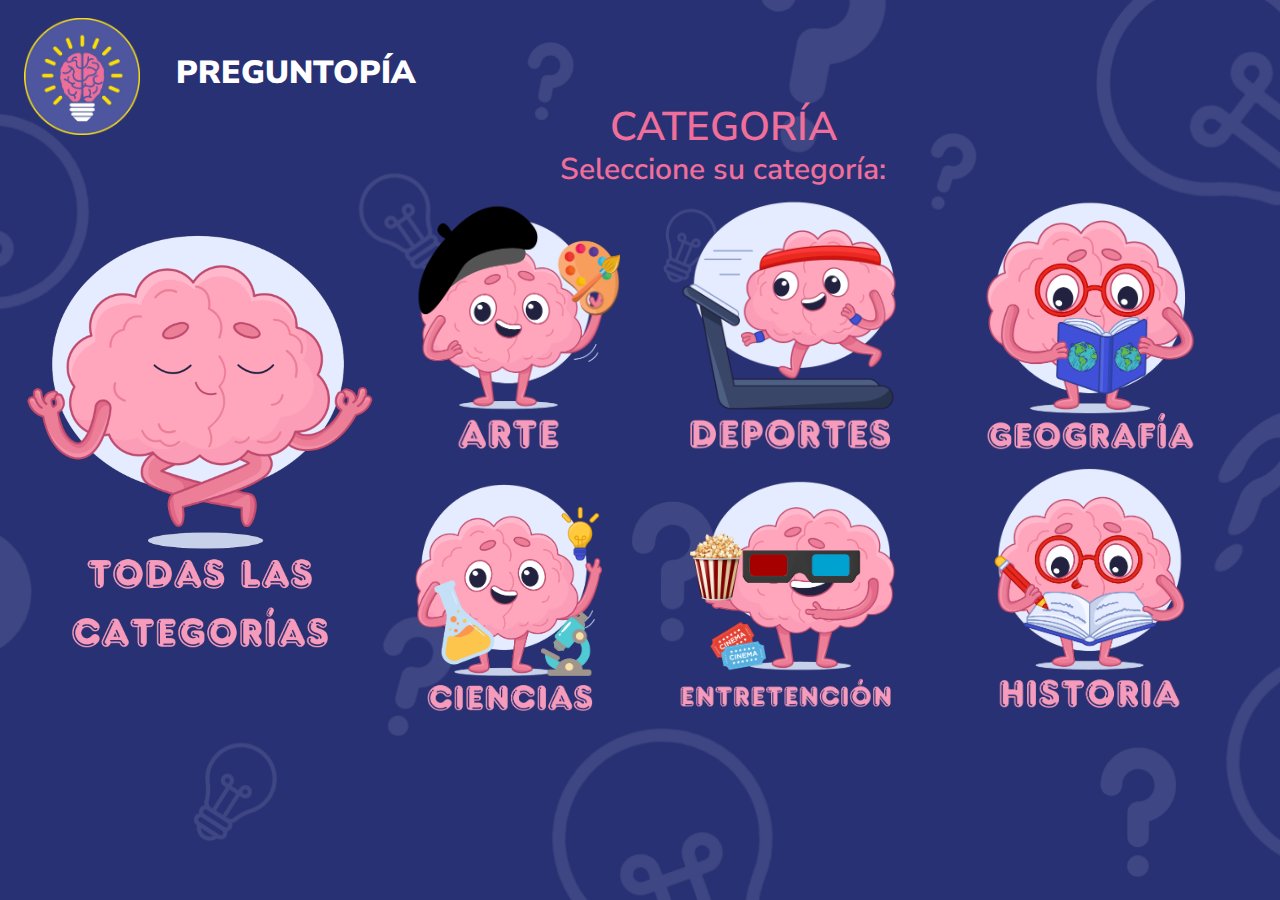
==== Juego.html @ f83e415c "Actualizacion" ====
<!DOCTYPE html>
<html lang="en">
<head>
  <meta charset="utf-8" />
  <link rel="icon" href="/favicon.ico" />
  <meta name="viewport" content="width=device-width, initial-scale=1.0">
  <meta name="theme-color" content="#000000" />
  <title>Juego</title>
  <link rel="stylesheet" href="https://fonts.googleapis.com/css?family=Nunito+Sans%3A600%2C900"/>
  <link rel="stylesheet" href="https://fonts.googleapis.com/css?family=Source+Sans+Pro%3A600%2C900"/>
  <!-- Archivo para PC -->
  <link rel="stylesheet" media="screen and (min-width: 600px)" href="./css/styles/Estilo_Pc.css"/>
  <!-- Archivo para dispositivos móviles -->
  <link rel="stylesheet" media="screen and (max-width: 599px)" href="./css/styles/Estilo_Telefono.css"/>
  <style>

    /* Estilos específicos para teléfonos */
    @media screen and (max-width: 600px) {
        .telefono-only {
          display: block;
        }
        .desktop-tablet-only {
          display: none;
        }
      }

    /* Estilos específicos para escritorio y tabletas */
    @media screen and (min-width: 601px) {
      .telefono-only {
        display: none;
      }
      .desktop-tablet-only {
        display: block;
      }
    }
  </style>
  <script src="ProjectoIntegrador.js" defer></script>
  <script src="ProyectoIntegradorMovil.js" defer></script>
</head>
<body>
    <!-- Contenido para teléfonos -->
    <div class="telefono-only">
        <div class="bienvenida-Movil">
          <div id="main">
              <div class="rectangle-white"></div>
              <div class="rectangle-yellow"></div>
              <img class="image-House" src="./css/assets_movil/image-Inicio.png"/>
              <img class="image-calender" src="./css/assets_movil/image-8.png"/>
              <img class="logo" src="./css/assets_movil/logo.png"/>
              <div class="oval-uDL">
              </div>
              <div class="buttonred">
              </div>
              <div class="crear-partida" onclick="modificarpagina()">Comenzar a jugar</div>
              <img class="image-brain" src="./css/assets_movil/image-14.png"/>
              <img class="image-3line" src="./css/assets_movil/image-16.png"/>
              <img class="image-bell" src="./css/assets_movil/image-7.png"/>
              <img class="image-config" src="./css/assets_movil/image-15.png"/>
              <div class="rectangle-grey">
                <img class="cerebroGreat" src='./css/assets_movil/cerebroGreat.png'/>
                <p class="text1">¡Prepárate para una batalla de cerebros!</p>
              </div>
              
                <p class="textnombre">Ingrese su Nombre</p>
                <input class="label" type="text" id="name-movil" placeholder="Ingrese su nombre"/>
                <div class="rectangle-opaco" onclick="continuar()" id="contenidoTutorial">
                  <img class="cerebroHi" src="./css/assets_movil/cerebroHi.png"/>
                  <img class="bubble" src="./css/assets_movil/rectangle-11.png"/>
                  <p class="textBubble">
                      ¡Qué bueno verte! <br/> Acompáñame a conocer <br/> la nueva experiencia.</p>
                  <p class="textScreen">
                      Toca en cualquier <br/> lugar para continuar </p>
              </div>
            </div>
            <div id="category-movil" style="display: none;">
            <img class="image1" data-value="preguntas_artes" src="./css/assets_movil/arte.png" onclick="irAPaginamovil()"/>
            <img class="image2" data-value="preguntas_ciencias" src="./css/assets_movil/ciencia.png" onclick="irAPaginamovil()"/>
            <img class="image3" data-value="preguntas_deportes" src="./css/assets_movil/deporte.png" onclick="irAPaginamovil()"/>
            <img class="image4" data-value="preguntas_entretenimiento" src="./css/assets_movil/entretenimiento.png" onclick="irAPaginamovil()"/>
            <img class="image5" data-value="preguntas_geografia" src="./css/assets_movil/geografia.png" onclick="irAPaginamovil()"/>
            <img class="image6" data-value="preguntas_historia" src="./css/assets_movil/historia.png" onclick="irAPaginamovil()"/>
            <img class="image7" data-value="preguntas_y_respuestas" src="./css/assets_movil/todas.png" onclick="irAPaginamovil()"/>
          </div>
          <div id="Inicio-movil">
          <p class="Scores">Tus puntuaciones</p>
              <div class="table-container-movil">
                  <table id="tablaPuntuaciones" class="table">
                    <thead>
                      <tr>
                          <th>Nombre Jugador</th>
                          <th>Puntuación</th>
                          <th>Vidas</th>
                      </tr>
                  </thead>
                  <tbody>
                      <!-- Aquí se llenarán dinámicamente los resultados del juego -->
                  </tbody>
                  </table>
                </div>
              </div>
          <div id="trivia-container-movil" style="display: none;">
            <p class="text5" id="question-movil"></p>
            <p class="text">Puntuación: <span id="puntuacion-movil">0</span></p>
            <p class="text2">Vidas: <span id="vidas-movil">5</span></p>
            <!-- Cambiar a botones y manejar la respuesta directamente -->
            <div class="reloj-emY" id="timer-movil">15</div>
            <div id="options-movil"></div>
            <div id="respuesta-movil"></div>
        </div>
        <div id="fin-juego-movil" style="display: none;">
            <p class="text6">¡Juego Terminado!</p>
            <div class="image9">
            </div>
            <div class="puntaje-DFp">
              <p class="puntos-ganados">Puntos ganados en este juego</p>
              <p class="text8"><span id="puntuacionResultado_movil"></span></p>
            </div>
            <div class="ganador">
              <div class="rectangle-3">
              </div>
              <div class="nombre-text">Nombre</div>
              <div class="ganador-text"><span id="nombreResultado_movil"></span></div>
              <p class="text9">Vidas Restantes: <span id="vidasResultado_movil"></span></p>
            </div>
            <button class="buttonback"onclick="volverAPaginamovil()">Volver al Inicio</button>
            <button class="button"onclick="volverAJugarmovil()">Volver a Jugar</button>
          </div>
        </div>
    </main>
    </div>
    
        </div>   
      </div>
    <script>
        function continuar() {
          // Oculta el contenidoTutorial al hacer clic
          document.getElementById('contenidoTutorial').style.display = 'none';
        }
    </script>
    <script>
      function modificarpagina() {
        // Ocultar contenedor de resultados del juego
        document.getElementById('category').style.display = 'block';
        document.getElementById('main').style.display = 'none';
      }
    </script>
    <script>
      function irAPaginamovil() {
            // Obtener el valor de data-value del elemento clicado
            var categoriamovil = event.target.getAttribute('data-value');
            
            // Guardar la categoría en localStorage
            localStorage.setItem('categoria-movil', categoriamovil);

            // Obtener el elemento con id 'category' y ocultarlo
            var categoryDiv = document.getElementById('category-movil');
            if (categoryDiv) {
              categoryDiv.style.display = 'none';
            }
            
            cargarPreguntasMovil()
      }
    </script>
    <script>
      function volverAPaginamovil() {
        // Restablecer vidas y puntuación
        vidas = 5;
        puntuacion = 0;

        // Actualizar la información del juego en pantalla
        actualizarInfoJuegoMovil();

        // Ocultar contenedor de resultados del juego
        document.getElementById('fin-juego-movil').style.display = 'none';
        document.getElementById('category-movil').style.display = 'block';
      }
  </script>
  <script>
    function volverAJugarmovil() {
      // Restablecer vidas y puntuación
      vidas = 5;
      puntuacion = 0;

      // Actualizar la información del juego en pantalla
      actualizarInfoJuegoMovil();

      // Ocultar contenedor de resultados del juego
      document.getElementById('main').style.display = 'block';
      document.getElementById('fin-juego-movil').style.display = 'none';
    }
  </script>

    <!-- Contenido para PC y tabletas -->
    <div class="desktop-tablet-only">
        <div class="bienvenida-MBp">
            <div class="group-2-9J2">
                <img class="logo-CvW" src="./css/assets/logo.png" onclick="returnLobby()"/>
                <p class="preguntopa-LG2">PREGUNTOPÍA</p>
            </div>
            <div id="category">
               <p class="text11">CATEGORÍA</p>
                <p class="text10">Seleccione su categoría:</p>
                <img class="image1" data-value="preguntas_artes" src="./css/assets/arte.png" onclick="irAPagina()"/>
                <img class="image2" data-value="preguntas_ciencias" src="./css/assets/ciencia.png" onclick="irAPagina()"/>
                <img class="image3" data-value="preguntas_deportes" src="./css/assets/deporte.png" onclick="irAPagina()"/>
                <img class="image4" data-value="preguntas_entretenimiento" src="./css/assets/entretenimiento.png" onclick="irAPagina()"/>
                <img class="image5" data-value="preguntas_geografia" src="./css/assets/geografia.png" onclick="irAPagina()"/>
                <img class="image6" data-value="preguntas_historia" src="./css/assets/historia.png" onclick="irAPagina()"/>
                <img class="image7" data-value="preguntas_y_respuestas" src="./css/assets/todas.png" onclick="irAPagina()"/>
            </div>
            <main>
              <form id="form-container" style="display: none;">
                <div id="info-container">
                    <img class="image8" src="./css/assets/CerebroT.png"/>
                </div>
                <p class="text3">¿Cuál es tu nombre?</p>
                <input class="label" type="text" id="name" placeholder="Ingrese su nombre"/>
            
                <div class="group-3-7yc" onclick="cargarPreguntas()">
                    <p>Iniciar Juego</p>
                </div>
                <div class="table-container">
                    <table class="table">
                      <h1>Resultados del Juego</h1>
                        <thead>
                            <tr>
                                <th><h2>Nombre Jugador</h2></th>
                                <th><h2>Puntuación</h2></th>
                                <th><h2>Vidas</h2></th>
                            </tr>
                        </thead>
                        <tbody>
                          <td>
                            <!-- Aquí se llenarán dinámicamente los resultados del juego -->
                          </td>
                        </tbody>
                    </table>
                </div>
            </form>
              <div id="trivia-container" style="display: none;">
                  <img class="image-category" id="imagenDinamica"/>
                  <p class="text5" id="question"></p>
                  <p class="text">Puntuación: <span id="puntuacion">0</span></p>
                  <p class="text2">Vidas: <span id="vidas">5</span></p>
                  <!-- Cambiar a botones y manejar la respuesta directamente -->
                  <div class="reloj-emY" id="timer">15</div>
                  <div id="options"></div>
                  <div id="respuesta"></div>
              </div>
  
              <div id="fin-juego" style="display: none;">
                  <p class="text6">¡Juego Terminado!</p>
                  <div class="image9">
                  </div>
                  <div class="puntaje-DFp">
                    <p class="puntos-ganados">Puntos ganados en este juego</p>
                    <p class="text8"><span id="puntuacionResultado"></span></p>
                  </div>
                  <div class="ganador">
                    <div class="rectangle-3">
                    </div>
                    <div class="nombre-text">Nombre</div>
                    <div class="ganador-text"><span id="nombreResultado"></span></div>
                    <p class="text9">Vidas Restantes: <span id="vidasResultado"></span></p>
                  </div>
                  <button class="buttonback"onclick="volverAPagina()">Volver al Inicio</button>
                  <button class="button"onclick="volverAJugar()">Volver a Jugar</button>
                </div>
              </div>
          </main>
          </div>
          <script>
            function volverAPagina() {
              // Restablecer vidas y puntuación
              vidas = 5;
              puntuacion = 0;
  
              // Actualizar la información del juego en pantalla
              actualizarInfoJuego();
  
              // Ocultar contenedor de resultados del juego
              document.getElementById('fin-juego').style.display = 'none';
              document.getElementById('category').style.display = 'block';
            }
        </script>
          <script>
            function volverAJugar() {
              // Restablecer vidas y puntuación
              vidas = 5;
              puntuacion = 0;
  
              // Actualizar la información del juego en pantalla
              actualizarInfoJuego();
  
              // Ocultar contenedor de resultados del juego
              document.getElementById('form-container').style.display = 'block';
              document.getElementById('fin-juego').style.display = 'none';
            }
        </script>
        </div>
        <script>
          function irAPagina() {
            // Obtener el valor de data-value del elemento clicado
            var categoria = event.target.getAttribute('data-value');
            
            // Guardar la categoría en localStorage
            localStorage.setItem('categoria', categoria);

            // Obtener el elemento img que mostrará la imagen dinámica
            var imagenDinamica = document.getElementById('imagenDinamica');

            // Cambiar la imagen según el valor de data-value
            switch (categoria) {
              case 'preguntas_artes':
                imagenDinamica.src = './css/assets/arte.png';
                break;
              case 'preguntas_ciencias':
                imagenDinamica.src = './css/assets/ciencia.png';
                break;
              case 'preguntas_deportes':
                imagenDinamica.src = './css/assets/deporte.png';
                break;
              case 'preguntas_entretenimiento':
                imagenDinamica.src = './css/assets/entretenimiento.png';
                break;
              case 'preguntas_geografia':
                imagenDinamica.src = './css/assets/geografia.png';
                break;
              case 'preguntas_historia':
                imagenDinamica.src = './css/assets/historia.png';
                break;
              case 'preguntas_y_respuestas':
                imagenDinamica.src = './css/assets/todas.png';
                break;
            }
            // Ocultar contenedor de resultados del juego
            document.getElementById('form-container').style.display = 'block';
              document.getElementById('category').style.display = 'none';
          }
        </script>
    <script>
        function returnLobby() {
        window.location.href = "./css/bienvenida.html";
    }
    </script>
    
    </div>
</body>
</html>
---- css/styles/Estilo_Pc.css ----
html {
	font-size:62.5%;
}
* {
	margin: 0;
	padding: 0;
}
ul, li {
	list-style: none;
}
input {
	border: none;
}
body {
  height: 100vh;
  margin: 0;
  padding: 0;
  overflow: hidden;
}
.bienvenida-MBp {
  width: 100%;
  height: 100vh;
  background-size: cover;
  background-repeat: no-repeat;
  background-position: center;
  background-image: url('../assets/vector-1.png');
  background-color: #ffffff;
}
.bienvenida-MBp .preprate-para-la-aventura-intelectual-de-tu-vida-sZU {
  width: 73.3rem;
  height: 15.9rem;
  position: absolute;
  left: 12rem;
  top: 20rem;
  font-size: 5.8rem;
  font-weight: 600;
  line-height: 1.3625;
  color: #ffffff;
  font-family: Nunito Sans, 'Source Sans Pro';
}
.bienvenida-MBp .el-universo-donde-la-trivia-cobra-vida-enfrenta-desafos-compite-con-jugadores-globales-y-escala-hasta-la-cima-del-saber-descbrelo-ahora-y-sumrgete-en-el-desafo-whk {
  width: 51.4rem;
  height: 8.2rem;
  position: absolute;
  left: 12rem;
  top: 38rem;
  font-size: 2rem;
  font-weight: 600;
  line-height: 1.3625;
  color: #ffffff;
  font-family: Nunito Sans, 'Source Sans Pro';
}
.bienvenida-MBp .group-1-7yc {
  width: 19.7rem;
  height: 6.4rem;
  position: absolute;
  left: 12rem;
  top: 50rem;
  display: flex;
  align-items: center;
  justify-content: center;
  font-size: 2.1rem;
  font-weight: 600;
  line-height: 1.3625;
  color: #ffffff;
  font-family: Nunito Sans, 'Source Sans Pro';
  white-space: nowrap;
  background-color: #ed709a;
  border-radius: 5rem;
  cursor: pointer;
  z-index: 1; /* Ajusta según sea necesario */
}
.bienvenida-MBp .group-2-9J2 {
  width: 39rem;
  height: 11.7rem;
  position: absolute;
  left: 2.4rem;
  top: 1.8rem;
  display: flex;
  align-items: center;
}
.bienvenida-MBp .group-2-9J2 .logo-CvW {
  margin-right: 3.6rem;
  width: 11.6rem;
  height: 11.7rem;
  object-fit: cover;
  vertical-align: top;
  flex-shrink: 0;
}
.bienvenida-MBp .group-2-9J2 .preguntopa-LG2 {
  margin-bottom: 0.7rem;
  font-size: 3.2rem;
  font-weight: 900;
  line-height: 1.3625;
  color: #ffffff;
  font-family: Nunito Sans, 'Source Sans Pro';
  white-space: nowrap;
  flex-shrink: 0;
}
.bienvenida-MBp .cerebroinicio-Qj4 {
  width: 56.6353rem;
  height: 52.6rem;
  position: absolute;
  left: 88rem;
  top: 10rem;
  object-fit: cover;
  vertical-align: top;
}
.bienvenida-MBp .text {
  width: 51.4rem;
  height: 8.2rem;
  position: absolute;
  left: 104.2rem;
  top: 7rem;
  font-size: 2rem;
  font-weight: 600;
  line-height: 1.3625;
  color: #ffffff;
  font-family: Nunito Sans, 'Source Sans Pro';
}
.bienvenida-MBp .text2 {
  width: 51.4rem;
  height: 8.2rem;
  position: absolute;
  left: 104.2rem;
  top: 10rem;
  font-size: 2rem;
  font-weight: 600;
  line-height: 1.3625;
  color: #ffffff;
  font-family: Nunito Sans, 'Source Sans Pro';
}
.bienvenida-MBp .text3 {
  width: 45.9rem;
  height: 6.9rem;
  position: absolute;
  left: 26.6rem;
  top: 14rem;
  font-size: 5rem;
  font-weight: 600;
  line-height: 1.3625;
  color: #ffffff;
  font-family: Nunito Sans, 'Source Sans Pro';
  white-space: nowrap;
}
.bienvenida-MBp .label {
  box-sizing: border-box;
  padding: 1rem 2.7rem 1.3rem 2.7rem;
  width: 70.7rem;
  height: 6.4rem;
  position: absolute;
  left: 14.9rem;
  top: 21rem;
  font-size: 3rem;
  font-weight: 600;
  line-height: 1.3625;
  color: rgba(148, 148, 148, 0.7058823705);
  font-family: Nunito Sans, 'Source Sans Pro';
  white-space: nowrap;
  background-color: #ffffff;
  border-radius: 2rem;
  text-align: center; /* Alinea el texto horizontalmente */
}
.bienvenida-MBp .group-3-7yc {
  width: 19.7rem;
  height: 6.4rem;
  position: absolute;
  left: 40.4rem;
  top: 29rem;
  display: flex;
  align-items: center;
  justify-content: center;
  font-size: 2.1rem;
  font-weight: 600;
  line-height: 1.3625;
  color: #ffffff;
  font-family: Nunito Sans, 'Source Sans Pro';
  white-space: nowrap;
  background-color: #ed709a;
  border-radius: 5rem;
  cursor: pointer;
  z-index: 1; /* Ajusta según sea necesario */
}
.bienvenida-MBp .text4 {
  width: 73.3rem;
  height: 15.9rem;
  position: absolute;
  left: 15rem;
  top: 10rem;
  font-size: 3rem;
  font-weight: 600;
  line-height: 1.3625;
  color: #ffffff;
  font-family: Nunito Sans, 'Source Sans Pro';
}
.bienvenida-MBp .text5 {
  width: 73.3rem;
  height: 15.9rem;
  position: absolute;
  left: 15rem;
  top: 15rem;
  font-size: 3rem;
  font-weight: 600;
  line-height: 1.3625;
  color: #ffffff;
  font-family: Nunito Sans, 'Source Sans Pro';
}
.bienvenida-MBp .text6 {
  width: 42.9rem;
  height: 6.9rem;
  position: absolute;
  left: 21rem;
  top: 10rem;
  text-align: center;
  font-size: 5rem;
  font-weight: 800;
  line-height: 1.3625;
  color: #ffffff;
  font-family: Nunito Sans, 'Source Sans Pro';
  white-space: nowrap;
}
.bienvenida-MBp .puntaje-DFp .text8 {
  width: 19.8rem;
  height: 15rem;
  position: absolute;
  left: 7.05rem;
  top: 7.1rem;
  text-align: center;
  font-size: 11rem;
  font-weight: 600;
  line-height: 1.3625;
  color: #ffffff;
  font-family: Nunito Sans, 'Source Sans Pro';
  white-space: nowrap;
}
.bienvenida-MBp .text9 {
  width: 15.9rem;
  height: 4.1rem;
  position: absolute;
  left: 15.8rem;
  top: 9rem;
  display: flex;
  align-items: center;
  justify-content: center;
  font-size: 3rem;
  font-weight: 800;
  line-height: 1.3625;
  color: #ffc707;
  font-family: Nunito Sans, 'Source Sans Pro';
  white-space: nowrap;
}
.bienvenida-MBp .image1 {
  width: 22rem;
  height: 26rem;
  position: absolute;
  left: 40rem;
  top: 20rem;
  object-fit: cover;
  vertical-align: top;
}
.bienvenida-MBp .image2 {
  width: 20rem;
  height: 24rem;
  position: absolute;
  left: 41rem;
  top: 48rem;
  object-fit: cover;
  vertical-align: top;
}
.bienvenida-MBp .image3 {
  width: 22rem;
  height: 26rem;
  position: absolute;
  left: 68rem;
  top: 19.5rem;
  object-fit: cover;
  vertical-align: top;
}
.bienvenida-MBp .image4 {
  width: 22rem;
  height: 24rem;
  position: absolute;
  left: 68rem;
  top: 47.5rem;
  object-fit: cover;
  vertical-align: top;
}
.bienvenida-MBp .image5 {
  width: 22rem;
  height: 26rem;
  position: absolute;
  left: 98rem;
  top: 19.5rem;
  object-fit: cover;
  vertical-align: top;
}
.bienvenida-MBp .image6 {
  width: 22rem;
  height: 26rem;
  position: absolute;
  left: 98rem;
  top: 46rem;
  object-fit: cover;
  vertical-align: top;
}
.bienvenida-MBp .image7 {
  width: 36rem;
  height: 44rem;
  position: absolute;
  left: 2rem;
  top: 22rem;
  object-fit: cover;
  vertical-align: top;
}
.bienvenida-MBp .image8 {
  width: 50rem;
  height: 50rem;
  position: absolute;
  left: 95rem;
  top: 10rem;
  object-fit: cover;
  vertical-align: top;
}
.bienvenida-MBp .image9 {
  width: 55rem;
  height: 50rem;
  position: relative;
  left: 82rem;
  top: 18rem;
  background-size: 100% 156.56%;
  background-position: 0rem -15.5181rem;
  background-image: url('../assets/CerebroWin.png');
}
.bienvenida-MBp .image-category {
  width: 50rem;
  height: 50rem;
  position: absolute;
  left: 94rem;
  top: 18rem;
}
.button {
  width: 19.7rem;
  height: 6.4rem;
  position: absolute;
  left: 20rem;
  top: 67rem;
  display: flex;
  align-items: center;
  justify-content: center;
  font-size: 2.1rem;
  font-weight: 600;
  line-height: 1.3625;
  color: #ffffff;
  font-family: Nunito Sans, 'Source Sans Pro';
  white-space: nowrap;
  background-color: #ed709a;
  border-radius: 5rem;
  cursor: pointer;
}
.buttonback {
  width: 19.7rem;
  height: 6.4rem;
  position: absolute;
  left: 45rem;
  top: 67rem;
  display: flex;
  align-items: center;
  justify-content: center;
  font-size: 2.1rem;
  font-weight: 600;
  line-height: 1.3625;
  color: #ffffff;
  font-family: Nunito Sans, 'Source Sans Pro';
  white-space: nowrap;
  background-color: #ed709a;
  border-radius: 5rem;
  cursor: pointer;
}
/* Estilo para el primer botón */
.button1 {
  width: 72.9rem;
  height: 6.4rem;
  position: absolute;
  left: 10.8rem;
  top: 12em;
  display: flex;
  align-items: center;
  justify-content: center;
  font-size: 2.5rem;
  font-weight: 800;
  line-height: 1.3625;
  color: #ffffff;
  font-family: Nunito Sans, 'Source Sans Pro';
  white-space: nowrap;
  background-color: #ed709a;
  border-radius: 2rem;
  cursor: pointer;
  z-index: 1;
}

/* Estilo para el segundo botón */
.button2 {
  width: 72.9rem;
  height: 6.4rem;
  position: absolute;
  left: 10.8rem;
  top: 16em;
  display: flex;
  align-items: center;
  justify-content: center;
  font-size: 2.5rem;
  font-weight: 800;
  line-height: 1.3625;
  color: #ffffff;
  font-family: Nunito Sans, 'Source Sans Pro';
  white-space: nowrap;
  background-color: #ed709a;
  border-radius: 2rem;
  cursor: pointer;
  z-index: 1;
}
/* Estilo para el tercer botón */
.button3 {
  width: 72.9rem;
  height: 6.4rem;
  position: absolute;
  left: 10.8rem;
  top: 20em;
  display: flex;
  align-items: center;
  justify-content: center;
  font-size: 2.5rem;
  font-weight: 800;
  line-height: 1.3625;
  color: #ffffff;
  font-family: Nunito Sans, 'Source Sans Pro';
  white-space: nowrap;
  background-color: #ed709a;
  border-radius: 2rem;
  cursor: pointer;
  z-index: 1;
}

/* Estilo para el cuarto botón */
.button4 {
  width: 72.9rem;
  height: 6.4rem;
  position: absolute;
  left: 10.8rem;
  top: 24em;
  display: flex;
  align-items: center;
  justify-content: center;
  font-size: 2.5rem;
  font-weight: 800;
  line-height: 1.3625;
  color: #ffffff;
  font-family: Nunito Sans, 'Source Sans Pro';
  white-space: nowrap;
  background-color: #ed709a;
  border-radius: 2rem;
  cursor: pointer;
  z-index: 1;
}
.bienvenida-MBp .text11 {
  width: 35.9rem;
  height: 5.5rem;
  position: absolute;
  left: 61rem;
  top: 10rem;
  font-size: 4rem;
  font-weight: 600;
  line-height: 1.3625;
  color: #f06f9a;
  font-family: Nunito Sans, 'Source Sans Pro';
  white-space: nowrap;
}
.bienvenida-MBp .text10 {
  width: 35.9rem;
  height: 5.5rem;
  position: absolute;
  left: 56rem;
  top: 15rem;
  font-size: 3rem;
  font-weight: 600;
  line-height: 1.3625;
  color: #f06f9a;
  font-family: Nunito Sans, 'Source Sans Pro';
  white-space: nowrap;
}
.reloj-emY {
  align-items: center;
  background-color:#ffb600;
  border-radius: 5rem;
  color:#1e1e1e;
  display: flex;
  font-family: 
  Nunito Sans, 'Source Sans Pro';
  font-size: 2.1rem;
  font-weight: 800;
  height: 6.5rem;
  justify-content: center;
  left: 123.5rem;
  line-height: 1.3625;
  position: absolute;
  top: 7rem;
  white-space: nowrap;
  width: 19.7rem;
}
.button:hover{
  border-color: #FFD700;
  border: 3px solid #FFD700;
}
.buttonback:hover{
  border-color: #FFD700;
  border: 3px solid #FFD700;
}
.button1:hover{
  border-color: #FFD700;
  border: 3px solid #FFD700;
}
.button2:hover{
  border-color: #FFD700;
  border: 3px solid #FFD700;
}
.button3:hover{
  border-color: #FFD700;
  border: 3px solid #FFD700;
}
.button4:hover{
  border-color: #FFD700;
  border: 3px solid #FFD700;
}

.bienvenida-MBp .group-1-7yc:hover{
  border-color: #FFD700;
  border: 1px solid #FFD700;
}
.bienvenida-MBp .group-3-7yc:hover{
  border-color: #FFD700;
  border: 1px solid #FFD700;
}
.bienvenida-MBp .table-container {
  width: 55%;
  height: 40%;
  position: absolute;
  left: 10rem;
  top: 37rem;
  color: #ffffff;
  border: solid 0.1rem rgba(255, 255, 255, 0.8999999762);
  background-color: rgba(96, 73, 160, 0.8999999762);
  border-radius: 3rem;
  text-align: center;
  font-size: 12px;
}
.bienvenida-MBp .table-container .table {
  width: 100%;
  color: #ffffff;
  text-align: center;
  font-size: 14px; /* Ajusta el tamaño de la fuente */
}
.bienvenida-MBp .table-container .table .th, .bienvenida-MBp .table-container .table .td {
  color: #ffffff;
  text-align: center;
  border: 1px solid #ffffff; /* Establece el color de las líneas internas de la tabla */
}
.bienvenida-MBp .table-container .table tbody tr:nth-child(odd) {
  background-color: #646cb0; /* Color para filas impares del tbody */
  border: 1px solid #ffffff; /* Establece el color de las líneas internas de la tabla */
}
.bienvenida-MBp .table-container .table tbody tr:nth-child(even) {
  background-color: #858dd1; /* Color para filas pares del tbody */
  border: 1px solid #ffffff; /* Establece el color de las líneas internas de la tabla */
}
.bienvenida-MBp .puntaje-DFp {
  width: 33.9rem;
  height: 33.2rem;
  position: absolute;
  left: 25.5rem;
  top: 16.5rem;
  background-size: cover;
  background-repeat: no-repeat;
  background-position: center;
  background-image: url('../assets/ellipse-7.png');
}
.bienvenida-MBp .puntaje-DFp .puntos-ganados {
  width: 19rem;
  height: 6.9rem;
  position: absolute;
  left: 7.45rem;
  top: 21.4rem;
  text-align: center;
  font-size: 2.5rem;
  font-weight: 600;
  line-height: 1.3625;
  color: #ffffff;
  font-family: Nunito Sans, 'Source Sans Pro';
}
.bienvenida-MBp .ganador {
  width: 47.5rem;
  height: 9.1rem;
  position: absolute;
  left: 18.7rem;
  top: 51rem;
  border-radius: 2.5rem;
}
.bienvenida-MBp .ganador .rectangle-3 {
  width: 47.5rem;
  height: 14rem;
  position: absolute;
  left: 0;
  top: 0.325rem;
  border: solid 0.4rem #c9cbd0;
  box-sizing: border-box;
  background-color: #6f7a9a;
  border-radius: 2.5rem;
}
.bienvenida-MBp .ganador .nombre-text {
  width: 11.4rem;
  height: 4.1rem;
  position: absolute;
  left: 18.1rem;
  top: 0.7667rem;
  display: flex;
  align-items: center;
  justify-content: center;
  font-size: 3rem;
  font-weight: 800;
  line-height: 1.3625;
  color: #ffffff;
  font-family: Nunito Sans, 'Source Sans Pro';
  white-space: nowrap;
}
.bienvenida-MBp .ganador .ganador-text {
  width: 15.9rem;
  height: 4.1rem;
  position: absolute;
  left: 15.8rem;
  top: 4.8292rem;
  display: flex;
  align-items: center;
  justify-content: center;
  font-size: 3rem;
  font-weight: 800;
  line-height: 1.3625;
  color: #ffc707;
  font-family: Nunito Sans, 'Source Sans Pro';
  white-space: nowrap;
}
---- css/styles/Estilo_Telefono.css ----
html {
  font-size: 62.5%;
}
* {
  margin: 0;
  padding: 0;
}
ul, li {
  list-style: none;
}
input {
  border: none;
}
body {
  height: 100vh;
  margin: 0;
  padding: 0;
  overflow: hidden;
  font-size: 1.6rem;
}
.fondo_movil{
  width: 100%;
  height: 100vh;
  background-size: cover;
  background-repeat: no-repeat;
  background-position: center;
  background-image: url('../assets_movil/fondo2.png');
  background-color: #ffffff;
}
.fondo_movil .auto-group {
  box-sizing: border-box;
  padding: 5.8rem 8.95rem 20.2rem 9.05rem;
  width: 100%;
  align-items: center;
  display: flex;
  flex-direction: column;
  background-size: cover;
  background-repeat: no-repeat;
  background-position: center;
  background-image: url('../assets_movil/vector-2.png');
  flex-shrink: 0;
}
.fondo_movil .auto-group .preguntopa-L5G {
  margin: 0rem 0.5rem 2.6rem 0rem;
  font-size: 3.2rem;
  font-weight: 900;
  line-height: 1.3625;
  color: #ffffff;
  font-family: Nunito Sans, 'Source Sans Pro';
  white-space: nowrap;
  flex-shrink: 0;
}
.fondo_movil .auto-group .Title {
  max-width: 24.8rem;
  text-align: center;
  font-size: 2rem;
  font-weight: 600;
  line-height: 1.3625;
  color: #ffffff;
  font-family: Nunito Sans, 'Source Sans Pro';
  flex-shrink: 0;
}
.fondo_movil .auto-group-block {
  box-sizing: border-box;
  padding: 15rem 3.9rem 7.2rem 3.9rem;
  width: 100%;
  align-items: center;
  display: flex;
  flex-direction: column;
  flex-shrink: 0;
}
.fondo_movil .auto-group-block .cerebroinicio{
  margin-left: 0.013rem;
  width: 20.613rem;
  height: 20rem;
  object-fit: cover;
  vertical-align: top;
  border-radius: 7.2rem;
  flex-shrink: 0;
}
.fondo_movil .auto-group-block .buttonblue {
  width: 100%;
  height: 5rem;
  text-align: center;
  font-size: 2.6rem;
  font-weight: 600;
  line-height: 1.3625;
  color: #ffffff;
  font-family: Nunito Sans, 'Source Sans Pro';
  white-space: nowrap;
  display: flex;
  align-items: center;
  justify-content: center;
  background-color: #293175;
  border-radius: 1.2rem;
  flex-shrink: 0;
}
.fondo_movil .textLogin {
  position: absolute;
  left: 10rem;
  top: 53rem;
  font-size: 2rem;
  font-weight: 600;
  line-height: 1.3625;
  color: #293175;
  font-family: Nunito Sans, 'Source Sans Pro';
  white-space: nowrap;
  flex-shrink: 0;
}
.fondo_movil .buttonsLogin {
  box-sizing: border-box;
  padding: 1rem 1rem 1rem 1rem;
  width: 100%;
  align-items: center;
  display: flex;
  flex-direction: column;
  flex-shrink: 0;
}
.fondo_movil .buttonsLogin .buttonF {
  margin: 0rem 0.3rem 2rem 0.3rem;
  box-sizing: border-box;
  padding: 0.5rem 5rem 0.5rem 4.5rem;
  width: calc(100% - 0.6rem);
  height: 5rem;
  display: flex;
  align-items: center;
  background-color: #2992fb;
  border-radius: 1.2rem;
  flex-shrink: 0;
}
.fondo_movil .buttonsLogin .buttonF .iconF {
  margin: 0rem 0.883rem 0.1rem 0rem;
  width: 3rem;
  height: 3rem;
  position: absolute;
  left: 6.5rem;
  top: 58rem;
}
.fondo_movil .buttonsLogin .buttonF .textF {
  margin-top: 0.2rem;
  position: absolute;
  left: 12rem;
  top: 58rem;
  font-size: 2rem;
  font-weight: 600;
  line-height: 1.3625;
  color: #ffffff;
  font-family: Nunito Sans, 'Source Sans Pro';
}
.fondo_movil .buttonsLogin .buttonA {
  margin: 0rem 0.4rem 2rem 0.2rem;
  box-sizing: border-box;
  padding: 0.5rem 5rem 0.5rem 4.5rem;
  width: calc(100% - 0.6rem);
  height: 5rem;
  display: flex;
  align-items: center;
  background-color: #ffffff;
  border-radius: 1.2rem;
  flex-shrink: 0;
}
.fondo_movil .buttonsLogin .buttonA .iconA {
  margin: 0rem 1.4rem 1rem 0rem;
  width: 2.527rem;
  height: 3rem;
  position: absolute;
  left: 6.5rem;
  top: 65rem;
}
.fondo_movil .buttonsLogin .buttonA .textA {
  margin-top: 0.2rem;
  position: absolute;
  left: 13.5rem;
  top: 65rem;
  font-size: 2rem;
  font-weight: 600;
  line-height: 1.3625;
  color: #000000;
  font-family: Nunito Sans, 'Source Sans Pro';
}
.fondo_movil .buttonsLogin .buttonG {
  margin: 0rem 0.4rem 1.1rem 0.2rem;
  box-sizing: border-box;
  padding: 0.5rem 5rem 0.5rem 4.5rem;
  width: calc(100% - 0.6rem);
  height: 5rem;
  display: flex;
  align-items: center;
  background-color: #ffffff;
  border-radius: 1.2rem;
  flex-shrink: 0;
}
.fondo_movil .buttonsLogin .buttonG .iconG {
  margin-right: 0.66rem;
  width: 2.94rem;
  height: 3rem;
  position: absolute;
  left: 6.5rem;
  top: 72rem;
}
.fondo_movil .buttonsLogin .buttonG .textG {
  margin-top: 0.2rem;
  position: absolute;
  left: 13rem;
  top: 72rem;
  font-size: 2rem;
  font-weight: 600;
  line-height: 1.3625;
  color: #000000;
  font-family: Nunito Sans, 'Source Sans Pro';
}
.fondo_movil .buttonsLogin .invitado {
  margin: 0rem 0.2rem 0.5rem 0rem;
  text-align: center;
  font-size: 1.8rem;
  font-weight: 200;
  line-height: 1.3640000025;
  text-transform: capitalize;
  text-decoration-line: underline;
  color: #293175;
  font-family: Nunito Sans, 'Source Sans Pro';
  white-space: nowrap;
  display: flex;
  align-items: baseline;
  flex-shrink: 0;
}
.fondo_movil .buttonsLogin .invitado .play {
  font-size: 1.8rem;
  font-weight: 600;
  line-height: 1.3625;
  text-transform: capitalize;
  text-decoration-line: underline;
  color: #293175;
  font-family: Nunito Sans, 'Source Sans Pro';
}
.fondo_movil .buttonsLogin .privacidad {
  text-align: center;
  font-size: 1.2rem;
  font-weight: 600;
  line-height: 1.3625;
  color: #293175;
  font-family: Nunito Sans, 'Source Sans Pro';
  white-space: nowrap;
  display: flex;
  align-items: baseline;
  flex-shrink: 0;
}
.fondo_movil .buttonsLogin .privacidad .sub-0 {
  font-size: 1.2rem;
  font-weight: 600;
  color: #293175;
  font-family: Nunito Sans, 'Source Sans Pro';
}
.fondo_movil .buttonsLogin .privacidad .sub-1 {
  font-size: 1.2rem;
  font-weight: 600;
  line-height: 1.3625;
  text-decoration-line: underline;
  color: #293175;
  font-family: Nunito Sans, 'Source Sans Pro';
}
.bienvenida-Movil {
  width: 100%;
  height: 100vh;
  background-size: cover;
  background-repeat: no-repeat;
  background-position: center;
  background-image: url('../assets_movil/fondo.png');
  background-color: #ffffff;
}
.bienvenida-Movil .rectangle-white {
  width: 41.5rem;
  height: 5.5rem;
  position: absolute;
  left: 0;
  top: 84rem;
  background-color: #ffffff;
}
.bienvenida-Movil .rectangle-yellow {
  width: 41.5rem;
  height: 8rem;
  position: absolute;
  left: 0;
  top: 0rem;
  background-color: #ffe000;
}
.bienvenida-Movil .image-House {
  width: 4rem;
  height: 4rem;
  position: absolute;
  left: 19rem;
  top: 84.7rem;
}
.bienvenida-Movil .logo {
  width: 4.9573rem;
  height: 5rem;
  position: absolute;
  left: 18.9rem;
  top: 5.5rem;
  object-fit: cover;
  vertical-align: top;
}
.bienvenida-Movil .oval-uDL {
  width: 4rem;
  height: 4rem;
  position: absolute;
  left: 3rem;
  top: 2.3rem;
  border: solid 0.1rem #293175;
  box-sizing: border-box;
  background-size: 100% 100%;
  background-repeat: no-repeat;
  background-position: center;
  background-image: url('../assets_movil/oval-stroke.png');
  border-radius: 2rem;
}
.bienvenida-Movil .image-calender {
  width: 3.5rem;
  height: 3.5rem;
  position: absolute;
  left: 6rem;
  top: 85rem;
}
.bienvenida-Movil .buttonred {
  width: 39rem;
  height: 5.8rem;
  position: absolute;
  left: 1.3rem;
  top: 74.5rem;
  background-color: #f06f9a;
  border-radius: 1.2rem;
}
.bienvenida-Movil .crear-partida {
  width: 17.5rem;
  height: 3.4rem;
  position: absolute;
  left: 12.65rem;
  top: 75.7rem;
  display: flex;
  align-items: center;
  justify-content: center;
  font-size: 2.8rem;
  font-weight: 400;
  line-height: 1.2125;
  color: #ffffff;
  font-family: Inter, 'Source Sans Pro';
  white-space: nowrap;
}
.bienvenida-Movil .image-brain {
  width: 3.5rem;
  height: 3.5rem;
  position: absolute;
  left: 32rem;
  top: 85rem;
}
.bienvenida-Movil .image-3line {
  width: 3rem;
  height: 3rem;
  position: absolute;
  left: 37rem;
  top: 2.8rem;
  object-fit: cover;
  vertical-align: top;
}
.bienvenida-Movil .image-config {
  width: 3rem;
  height: 3rem;
  position: absolute;
  left: 3.5rem;
  top: 2.8rem;
  object-fit: cover;
  vertical-align: top;
}
.bienvenida-Movil .image-bell {
  width: 3rem;
  height: 3rem;
  position: absolute;
  left: 32rem;
  top: 2.8rem;
  object-fit: cover;
  vertical-align: top;
}
.bienvenida-Movil .rectangle-grey {
  width: 39rem;
  height: 6.9rem;
  position: absolute;
  left: 1.9rem;
  top: 12rem;
  background-color: rgba(204, 214, 221, 0.8000000119);
  border-radius: 1.2rem;
}
.bienvenida-Movil .text1 {
  width: 25.3rem;
  height: 5.5rem;
  position: absolute;
  left: 12rem;
  top: 0.8rem;
  font-size: 2rem;
  font-weight: 600;
  line-height: 1.3625;
  color: #000000;
  font-family: Nunito Sans, 'Source Sans Pro';
}
.bienvenida-Movil .cerebroGreat {
  width: 10rem;
  height: 16rem;
  position: absolute;
  left: 1rem;
  top: -4.5rem;
}
.bienvenida-Movil .Scores {
  position: absolute;
  left: 3.2rem;
  top: 19rem;
  font-size: 1.8rem;
  font-weight: 900;
  line-height: 3;
  color: #000000;
  font-family: Nunito Sans, 'Source Sans Pro';
  white-space: nowrap;
}
.bienvenida-Movil .table-container-movil {
  width: 90%;
  height: 30%;
  position: absolute;
  left: 2rem;
  top: 24rem;
  box-shadow: 0 0 10px rgba(0, 0, 0, 0.1);
  background-color: rgba(204, 214, 221, 0.373);
}
.bienvenida-Movil .table {
  border-collapse: collapse;
  width: 100%;
}
.bienvenida-Movil .th, .bienvenida-Movil .td {
  padding: 15px;
  text-align: left;
  border-bottom: 1px solid #ddd;
}
.bienvenida-Movil .th {
  background-color: #4caf50;
  color: white;
}
.bienvenida-Movil .rectangle-opaco {
  width: 42.8rem;
  height: 92.6rem;
  position: absolute;
  left: 0;
  top: 0;
  background-color: rgba(0, 0, 0, 0.5);
}
.bienvenida-Movil .rectangle-opaco .cerebroHi {
  width: 24.6rem;
  height: 31.6rem;
  position: absolute;
  left: 9.2rem;
  top: 39.6rem;
  object-fit: cover;
  vertical-align: top;
}
.bienvenida-Movil .rectangle-opaco .bubble {
  width: 23.5rem;
  height: 15.5rem;
  position: absolute;
  left: 13.75rem;
  top: 33.25rem;
  object-fit: contain;
  vertical-align: top;
  border-radius: 3.5rem;
}
.bienvenida-Movil .rectangle-opaco .textBubble {
  width: 17.8rem;
  height: 6.6rem;
  position: absolute;
  left: 16.6rem;
  top: 35.4rem;
  text-align: center;
  font-size: 1.6rem;
  font-weight: 600;
  line-height: 1.3625;
  color: #000000;
  font-family: Nunito Sans, 'Source Sans Pro';
}
.bienvenida-Movil .rectangle-opaco .textScreen {
  width: 17.9rem;
  height: 5rem;
  position: absolute;
  left: 12.5rem;
  top: 69.4rem;
  text-align: center;
  font-size: 1.8rem;
  font-weight: 900;
  line-height: 1.3625;
  color: #ffffff;
  font-family: Nunito Sans, 'Source Sans Pro';
}
.bienvenida-Movil .textnombre {
    position: absolute;
    left: 7.5rem;
    top: 52rem;
    text-align: center;
    font-size: 3rem;
    font-weight: 900;
    line-height: 1.3625;
    color: #ffffff;
    font-family: Nunito Sans, 'Source Sans Pro';
}
.bienvenida-Movil .label {
    width: 35rem;
    height: 5rem;
    position: absolute;
    left: 3.5rem;
    top: 58rem;
    display: flex;
    align-items: center;
    justify-content: center;
    font-size: 2rem;
    font-weight: 600;
    line-height: 1.3625;
    color: #ffffff;
    font-family: Nunito Sans, 'Source Sans Pro';
    white-space: nowrap;
    background-color: #4f9ced;
    border-radius: 1rem;
    text-align: center; /* Alinea el texto horizontalmente */
  }
.bienvenida-Movil .image1 {

}
.bienvenida-Movil .image2 {

}
.bienvenida-Movil .image3 {

}
.bienvenida-Movil .image4 {

}
.bienvenida-Movil .image5 {

}
.bienvenida-Movil .image6 {

}
.bienvenida-Movil .image7 {

}
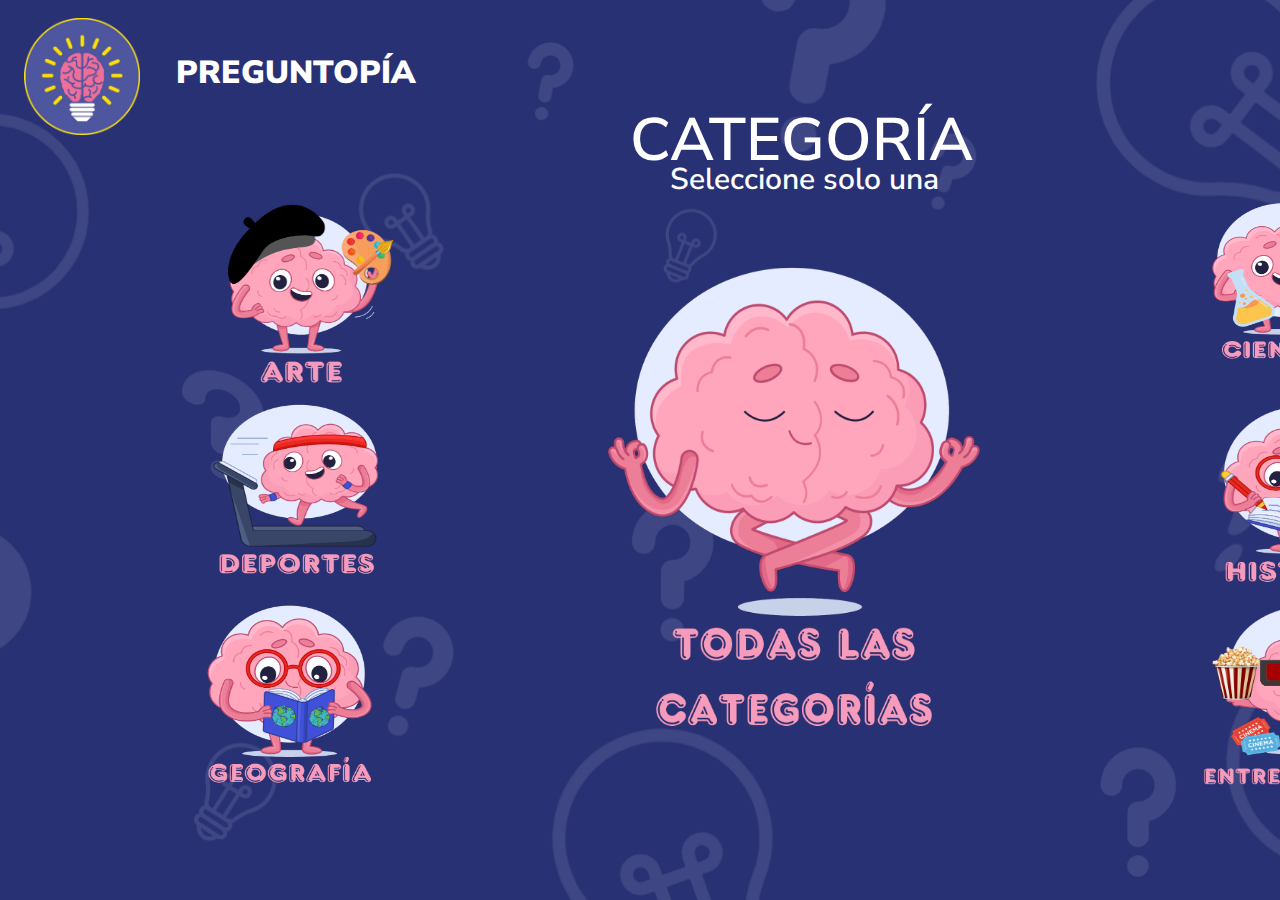
==== commit 3b5dc632: "Actualizacion categorias" ====
--- a/Juego.html
+++ b/Juego.html
@@ -34,8 +34,6 @@
       }
     }
   </style>
-  <script src="ProjectoIntegrador.js" defer></script>
-  <script src="ProyectoIntegradorMovil.js" defer></script>
 </head>
 <body>
     <!-- Contenido para teléfonos -->
@@ -60,30 +58,8 @@
                 <img class="cerebroGreat" src='./css/assets_movil/cerebroGreat.png'/>
                 <p class="text1">¡Prepárate para una batalla de cerebros!</p>
               </div>
-              
-                <p class="textnombre">Ingrese su Nombre</p>
-                <input class="label" type="text" id="name-movil" placeholder="Ingrese su nombre"/>
-                <div class="rectangle-opaco" onclick="continuar()" id="contenidoTutorial">
-                  <img class="cerebroHi" src="./css/assets_movil/cerebroHi.png"/>
-                  <img class="bubble" src="./css/assets_movil/rectangle-11.png"/>
-                  <p class="textBubble">
-                      ¡Qué bueno verte! <br/> Acompáñame a conocer <br/> la nueva experiencia.</p>
-                  <p class="textScreen">
-                      Toca en cualquier <br/> lugar para continuar </p>
-              </div>
-            </div>
-            <div id="category-movil" style="display: none;">
-            <img class="image1" data-value="preguntas_artes" src="./css/assets_movil/arte.png" onclick="irAPaginamovil()"/>
-            <img class="image2" data-value="preguntas_ciencias" src="./css/assets_movil/ciencia.png" onclick="irAPaginamovil()"/>
-            <img class="image3" data-value="preguntas_deportes" src="./css/assets_movil/deporte.png" onclick="irAPaginamovil()"/>
-            <img class="image4" data-value="preguntas_entretenimiento" src="./css/assets_movil/entretenimiento.png" onclick="irAPaginamovil()"/>
-            <img class="image5" data-value="preguntas_geografia" src="./css/assets_movil/geografia.png" onclick="irAPaginamovil()"/>
-            <img class="image6" data-value="preguntas_historia" src="./css/assets_movil/historia.png" onclick="irAPaginamovil()"/>
-            <img class="image7" data-value="preguntas_y_respuestas" src="./css/assets_movil/todas.png" onclick="irAPaginamovil()"/>
-          </div>
-          <div id="Inicio-movil">
-          <p class="Scores">Tus puntuaciones</p>
-              <div class="table-container-movil">
+              <p class="Scores">Tus puntuaciones</p>
+              <div class="table-container">
                   <table id="tablaPuntuaciones" class="table">
                     <thead>
                       <tr>
@@ -97,33 +73,54 @@
                   </tbody>
                   </table>
                 </div>
-              </div>
-          <div id="trivia-container-movil" style="display: none;">
-            <p class="text5" id="question-movil"></p>
-            <p class="text">Puntuación: <span id="puntuacion-movil">0</span></p>
-            <p class="text2">Vidas: <span id="vidas-movil">5</span></p>
+                <p class="textnombre">Ingrese su Nombre</p>
+                <input class="label" type="text" id="namemovil" placeholder="Ingrese su nombre"/>
+                <div class="rectangle-opaco" onclick="continuar()" id="contenidoTutorial">
+                  <img class="cerebroHi" src="./css/assets_movil/cerebroHi.png"/>
+                  <img class="bubble" src="./css/assets_movil/rectangle-11.png"/>
+                  <p class="textBubble">
+                      ¡Qué bueno verte! <br/> Acompáñame a conocer <br/> la nueva experiencia.</p>
+                  <p class="textScreen">
+                      Toca en cualquier <br/> lugar para continuar </p>
+              </div>
+            </div>
+            <div id="category" style="display: none;">
+            <img class="image1" data-value="preguntas_artes" src="./css/assets_movil/arte.png" onclick="irAPaginamovil()"/>
+            <img class="image2" data-value="preguntas_ciencias" src="./css/assets_movil/ciencia.png" onclick="irAPaginamovil()"/>
+            <img class="image3" data-value="preguntas_deportes" src="./css/assets_movil/deporte.png" onclick="irAPaginamovil()"/>
+            <img class="image4" data-value="preguntas_entretenimiento" src="./css/assets_movil/entretenimiento.png" onclick="irAPaginamovil()"/>
+            <img class="image5" data-value="preguntas_geografia" src="./css/assets_movil/geografia.png" onclick="irAPaginamovil()"/>
+            <img class="image6" data-value="preguntas_historia" src="./css/assets_movil/historia.png" onclick="irAPaginamovil()"/>
+            <img class="image7" data-value="preguntas_y_respuestas" src="./css/assets_movil/todas.png" onclick="irAPaginamovil()"/>
+          </div>
+          <div id="trivia-container" style="display: none;">
+            <img class="image-category" id="imagenDinamica"/>
+            <p class="text5" id="question"></p>
+            <p class="text">Puntuación: <span id="puntuacion">0</span></p>
+            <p class="text2">Vidas: <span id="vidas">5</span></p>
             <!-- Cambiar a botones y manejar la respuesta directamente -->
-            <div class="reloj-emY" id="timer-movil">15</div>
-            <div id="options-movil"></div>
-            <div id="respuesta-movil"></div>
+            <div class="reloj-emY" id="timer">15</div>
+            <div id="options"></div>
+            <div id="respuesta"></div>
         </div>
-        <div id="fin-juego-movil" style="display: none;">
+
+        <div id="fin-juego" style="display: none;">
             <p class="text6">¡Juego Terminado!</p>
             <div class="image9">
             </div>
             <div class="puntaje-DFp">
               <p class="puntos-ganados">Puntos ganados en este juego</p>
-              <p class="text8"><span id="puntuacionResultado_movil"></span></p>
+              <p class="text8"><span id="puntuacionResultado"></span></p>
             </div>
             <div class="ganador">
               <div class="rectangle-3">
               </div>
               <div class="nombre-text">Nombre</div>
-              <div class="ganador-text"><span id="nombreResultado_movil"></span></div>
-              <p class="text9">Vidas Restantes: <span id="vidasResultado_movil"></span></p>
-            </div>
-            <button class="buttonback"onclick="volverAPaginamovil()">Volver al Inicio</button>
-            <button class="button"onclick="volverAJugarmovil()">Volver a Jugar</button>
+              <div class="ganador-text"><span id="nombreResultado"></span></div>
+              <p class="text9">Vidas Restantes: <span id="vidasResultado"></span></p>
+            </div>
+            <button class="buttonback"onclick="volverAPagina()">Volver al Inicio</button>
+            <button class="button"onclick="volverAJugar()">Volver a Jugar</button>
           </div>
         </div>
     </main>
@@ -147,13 +144,13 @@
     <script>
       function irAPaginamovil() {
             // Obtener el valor de data-value del elemento clicado
-            var categoriamovil = event.target.getAttribute('data-value');
+            var categoria = event.target.getAttribute('data-value');
             
             // Guardar la categoría en localStorage
-            localStorage.setItem('categoria-movil', categoriamovil);
+            localStorage.setItem('categoria', categoria);
 
             // Obtener el elemento con id 'category' y ocultarlo
-            var categoryDiv = document.getElementById('category-movil');
+            var categoryDiv = document.getElementById('category');
             if (categoryDiv) {
               categoryDiv.style.display = 'none';
             }
@@ -162,31 +159,31 @@
       }
     </script>
     <script>
-      function volverAPaginamovil() {
+      function volverAPagina() {
         // Restablecer vidas y puntuación
         vidas = 5;
         puntuacion = 0;
 
         // Actualizar la información del juego en pantalla
-        actualizarInfoJuegoMovil();
+        actualizarInfoJuego();
 
         // Ocultar contenedor de resultados del juego
-        document.getElementById('fin-juego-movil').style.display = 'none';
-        document.getElementById('category-movil').style.display = 'block';
+        document.getElementById('fin-juego').style.display = 'none';
+        document.getElementById('category').style.display = 'block';
       }
   </script>
   <script>
-    function volverAJugarmovil() {
+    function volverAJugar() {
       // Restablecer vidas y puntuación
       vidas = 5;
       puntuacion = 0;
 
       // Actualizar la información del juego en pantalla
-      actualizarInfoJuegoMovil();
+      actualizarInfoJuego();
 
       // Ocultar contenedor de resultados del juego
-      document.getElementById('main').style.display = 'block';
-      document.getElementById('fin-juego-movil').style.display = 'none';
+      document.getElementById('form-container').style.display = 'block';
+      document.getElementById('fin-juego').style.display = 'none';
     }
   </script>
 
@@ -199,7 +196,7 @@
             </div>
             <div id="category">
                <p class="text11">CATEGORÍA</p>
-                <p class="text10">Seleccione su categoría:</p>
+                <p class="text10">Seleccione solo una</p>
                 <img class="image1" data-value="preguntas_artes" src="./css/assets/arte.png" onclick="irAPagina()"/>
                 <img class="image2" data-value="preguntas_ciencias" src="./css/assets/ciencia.png" onclick="irAPagina()"/>
                 <img class="image3" data-value="preguntas_deportes" src="./css/assets/deporte.png" onclick="irAPagina()"/>
@@ -220,8 +217,8 @@
                     <p>Iniciar Juego</p>
                 </div>
                 <div class="table-container">
+                    <h1>Resultados del Juego</h1>
                     <table class="table">
-                      <h1>Resultados del Juego</h1>
                         <thead>
                             <tr>
                                 <th><h2>Nombre Jugador</h2></th>
@@ -230,9 +227,7 @@
                             </tr>
                         </thead>
                         <tbody>
-                          <td>
                             <!-- Aquí se llenarán dinámicamente los resultados del juego -->
-                          </td>
                         </tbody>
                     </table>
                 </div>
@@ -333,9 +328,17 @@
                 imagenDinamica.src = './css/assets/todas.png';
                 break;
             }
-            // Ocultar contenedor de resultados del juego
-            document.getElementById('form-container').style.display = 'block';
-              document.getElementById('category').style.display = 'none';
+            // Obtener el elemento con id 'category' y ocultarlo
+            var categoryDiv = document.getElementById('category');
+            if (categoryDiv) {
+              categoryDiv.style.display = 'none';
+            }
+        
+            // Obtener el elemento con id 'form-container' y mostrarlo
+            var formContainerDiv = document.getElementById('form-container');
+            if (formContainerDiv) {
+              formContainerDiv.style.display = 'block';
+            }
           }
         </script>
     <script>
@@ -343,7 +346,8 @@
         window.location.href = "./css/bienvenida.html";
     }
     </script>
-    
+    <script src="ProjectoIntegrador.js" defer></script>
+    <script src="ProyectoIntegradorMovil.js" defer></script>
     </div>
 </body>
 </html>--- a/css/styles/Estilo_Pc.css
+++ b/css/styles/Estilo_Pc.css
@@ -250,76 +250,60 @@
   white-space: nowrap;
 }
 .bienvenida-MBp .image1 {
-  width: 22rem;
-  height: 26rem;
-  position: absolute;
-  left: 40rem;
+  width: 20.5rem;
+  height: 19.1rem;
+  position: absolute;
+  left: 20rem;
   top: 20rem;
-  object-fit: cover;
-  vertical-align: top;
 }
 .bienvenida-MBp .image2 {
-  width: 20rem;
-  height: 24rem;
-  position: absolute;
-  left: 41rem;
-  top: 48rem;
-  object-fit: cover;
-  vertical-align: top;
+  width: 17.5rem;
+  height: 16.5rem;
+  position: absolute;
+  left: 120rem;
+  top: 20rem;
 }
 .bienvenida-MBp .image3 {
-  width: 22rem;
-  height: 26rem;
-  position: absolute;
-  left: 68rem;
-  top: 19.5rem;
-  object-fit: cover;
-  vertical-align: top;
+  width: 19.3rem;
+  height: 17.8rem;
+  position: absolute;
+  left: 20rem;
+  top: 40rem;
 }
 .bienvenida-MBp .image4 {
-  width: 22rem;
-  height: 24rem;
-  position: absolute;
-  left: 68rem;
-  top: 47.5rem;
-  object-fit: cover;
-  vertical-align: top;
+  width: 20.5rem;
+  height: 19.1rem;
+  position: absolute;
+  left: 120rem;
+  top: 60rem;
 }
 .bienvenida-MBp .image5 {
-  width: 22rem;
-  height: 26rem;
-  position: absolute;
-  left: 98rem;
-  top: 19.5rem;
-  object-fit: cover;
-  vertical-align: top;
+  width: 17.9rem;
+  height: 18.7rem;
+  position: absolute;
+  left: 20rem;
+  top: 60rem;
 }
 .bienvenida-MBp .image6 {
-  width: 22rem;
-  height: 26rem;
-  position: absolute;
-  left: 98rem;
-  top: 46rem;
-  object-fit: cover;
-  vertical-align: top;
+  width: 20.5rem;
+  height: 19.1rem;
+  position: absolute;
+  left: 120rem;
+  top: 40rem;
 }
 .bienvenida-MBp .image7 {
-  width: 36rem;
-  height: 44rem;
-  position: absolute;
-  left: 2rem;
-  top: 22rem;
-  object-fit: cover;
-  vertical-align: top;
+  width: 38.8rem;
+  height: 49rem;
+  position: absolute;
+  left: 60rem;
+  top: 25rem;
 }
 .bienvenida-MBp .image8 {
-  width: 50rem;
-  height: 50rem;
+  width: 20.5rem;
+  height: 19.1rem;
   position: absolute;
   left: 95rem;
   top: 10rem;
-  object-fit: cover;
-  vertical-align: top;
 }
 .bienvenida-MBp .image9 {
   width: 55rem;
@@ -463,28 +447,29 @@
   z-index: 1;
 }
 .bienvenida-MBp .text11 {
-  width: 35.9rem;
+  width: 44.9rem;
   height: 5.5rem;
   position: absolute;
-  left: 61rem;
+  left: 63rem;
   top: 10rem;
-  font-size: 4rem;
-  font-weight: 600;
-  line-height: 1.3625;
-  color: #f06f9a;
-  font-family: Nunito Sans, 'Source Sans Pro';
-  white-space: nowrap;
-}
+  font-size: 6rem;
+  font-weight: 600;
+  line-height: 1.3625;
+  color: #ffffff;
+  font-family: Nunito Sans, 'Source Sans Pro';
+  white-space: nowrap;
+}
+
 .bienvenida-MBp .text10 {
   width: 35.9rem;
   height: 5.5rem;
   position: absolute;
-  left: 56rem;
-  top: 15rem;
+  left: 67rem;
+  top: 16rem;
   font-size: 3rem;
   font-weight: 600;
   line-height: 1.3625;
-  color: #f06f9a;
+  color: #ffffff;
   font-family: Nunito Sans, 'Source Sans Pro';
   white-space: nowrap;
 }
@@ -541,36 +526,25 @@
   border: 1px solid #FFD700;
 }
 .bienvenida-MBp .table-container {
-  width: 55%;
+  width: 50%;
   height: 40%;
   position: absolute;
   left: 10rem;
   top: 37rem;
-  color: #ffffff;
-  border: solid 0.1rem rgba(255, 255, 255, 0.8999999762);
-  background-color: rgba(96, 73, 160, 0.8999999762);
-  border-radius: 3rem;
+  box-shadow: 0 0 10px rgba(0, 0, 0, 0.1);
+  background-color: rgba(204, 214, 221, 0.373);
+}
+.bienvenida-MBp .table {
+  width: 100%;
+}
+.bienvenida-MBp .th, .bienvenida-MBp .td {
   text-align: center;
-  font-size: 12px;
-}
-.bienvenida-MBp .table-container .table {
-  width: 100%;
-  color: #ffffff;
-  text-align: center;
-  font-size: 14px; /* Ajusta el tamaño de la fuente */
-}
-.bienvenida-MBp .table-container .table .th, .bienvenida-MBp .table-container .table .td {
-  color: #ffffff;
-  text-align: center;
-  border: 1px solid #ffffff; /* Establece el color de las líneas internas de la tabla */
-}
-.bienvenida-MBp .table-container .table tbody tr:nth-child(odd) {
-  background-color: #646cb0; /* Color para filas impares del tbody */
-  border: 1px solid #ffffff; /* Establece el color de las líneas internas de la tabla */
-}
-.bienvenida-MBp .table-container .table tbody tr:nth-child(even) {
-  background-color: #858dd1; /* Color para filas pares del tbody */
-  border: 1px solid #ffffff; /* Establece el color de las líneas internas de la tabla */
+  border-bottom: 1px solid #ddd;
+}
+.bienvenida-MBp .th {
+  
+  background-color: #4caf50;
+  color: white;
 }
 .bienvenida-MBp .puntaje-DFp {
   width: 33.9rem;
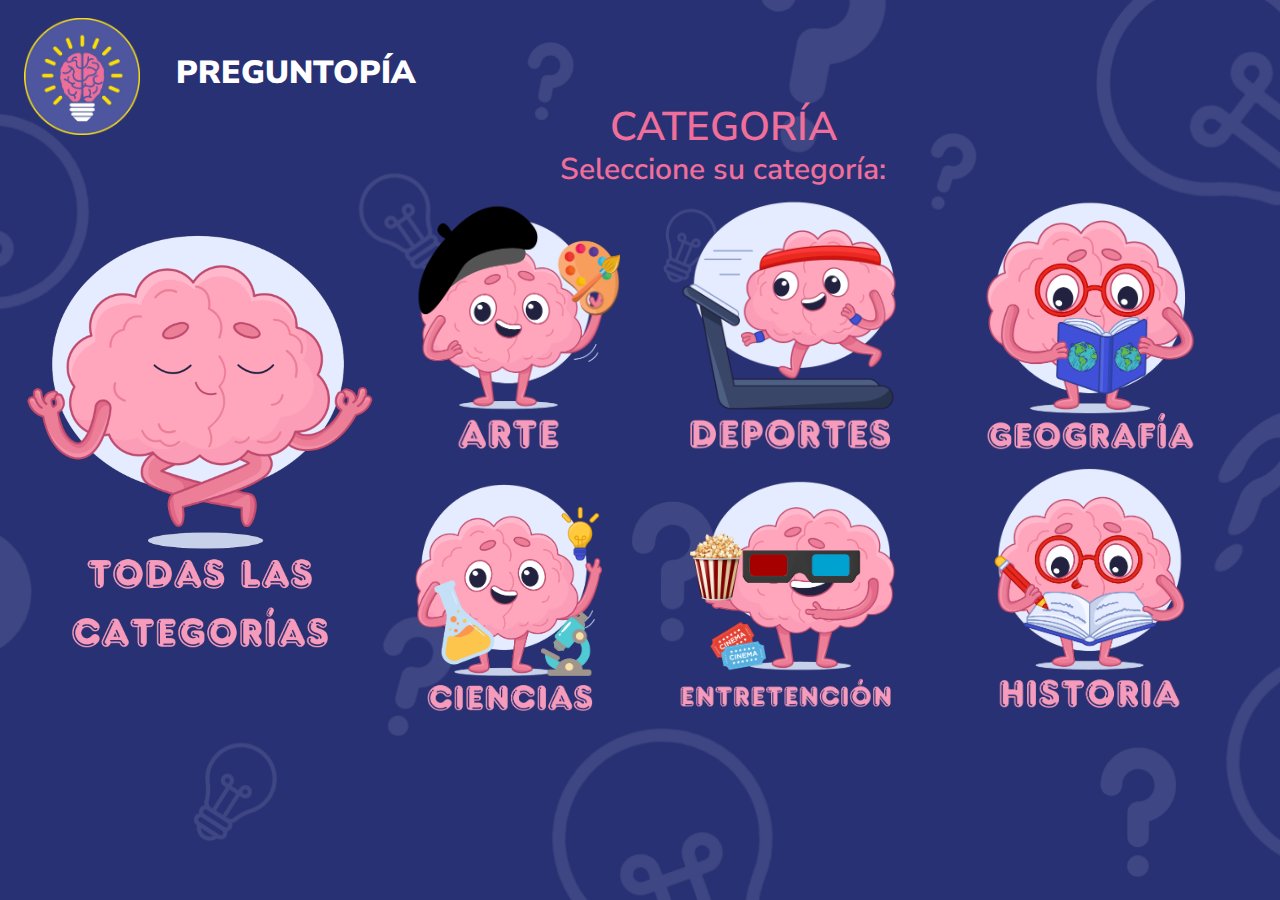
==== commit a98b4513: "Actualizacion" ====
--- a/Juego.html
+++ b/Juego.html
@@ -54,16 +54,45 @@
               <img class="image-3line" src="./css/assets_movil/image-16.png"/>
               <img class="image-bell" src="./css/assets_movil/image-7.png"/>
               <img class="image-config" src="./css/assets_movil/image-15.png"/>
+              <div id="main2"></div>
               <div class="rectangle-grey">
                 <img class="cerebroGreat" src='./css/assets_movil/cerebroGreat.png'/>
                 <p class="text1">¡Prepárate para una batalla de cerebros!</p>
               </div>
-              <p class="Scores">Tus puntuaciones</p>
-              <div class="table-container">
+                <div class="rectangle-opaco" onclick="continuar()" id="contenidoTutorial">
+                  <img class="cerebroHi" src="./css/assets_movil/cerebroHi.png"/>
+                  <img class="bubble" src="./css/assets_movil/rectangle-11.png"/>
+                  <p class="textBubble">
+                      ¡Qué bueno verte! <br/> Acompáñame a conocer <br/> la nueva experiencia.</p>
+                  <p class="textScreen">
+                      Toca en cualquier <br/> lugar para continuar </p>
+              </div>
+            </div>
+            <div id="category-movil" style="display: none;">
+            <p class="text-movil1">CATEGORÍAS</p>
+            <p class="text-movil2">Seleccione una categoría:</p>
+            <img class="image-movil1" data-value-movil="preguntas_artes" src="./css/assets_movil/arte.png" onclick="irAPaginamovil()"/>
+            <img class="image-movil2" data-value-movil="preguntas_ciencias" src="./css/assets_movil/ciencia.png" onclick="irAPaginamovil()"/>
+            <img class="image-movil3" data-value-movil="preguntas_deportes" src="./css/assets_movil/deporte.png" onclick="irAPaginamovil()"/>
+            <img class="image-movil4" data-value-movil="preguntas_entretenimiento" src="./css/assets_movil/entretenimiento.png" onclick="irAPaginamovil()"/>
+            <img class="image-movil5" data-value-movil="preguntas_geografia" src="./css/assets_movil/geografia.png" onclick="irAPaginamovil()"/>
+            <img class="image-movil6" data-value-movil="preguntas_historia" src="./css/assets_movil/historia.png" onclick="irAPaginamovil()"/>
+            <img class="image-movil7" data-value-movil="preguntas_y_respuestas" src="./css/assets_movil/todas.png" onclick="irAPaginamovil()"/>
+          </div>
+          <div id="Inicio-movil" style="display: none;">
+            <img class="logo-Sok" src="./css/assets_movil/logo.png"/>
+            <p class="preguntopa-NBc">PREGUNTOPÍA</p>
+            <p class="textnombre">¿Cuál es tu nombre?</p>
+            <input class="label" type="text" id="name-movil" placeholder="Ingrese su nombre" />
+            <div class="iniciar-juego" onclick="cargarPreguntasMovil()">Iniciar Juego</div>
+            <img class="iconoHI" src="./css/assets_movil/cerebroHi.png"/>
+          <p class="Scores"></p>
+              <div class="table-container-movil">
                   <table id="tablaPuntuaciones" class="table">
+                    <h1>Tus puntuaciones</h1>
                     <thead>
                       <tr>
-                          <th>Nombre Jugador</th>
+                          <th>Jugador</th>
                           <th>Puntuación</th>
                           <th>Vidas</th>
                       </tr>
@@ -73,117 +102,129 @@
                   </tbody>
                   </table>
                 </div>
-                <p class="textnombre">Ingrese su Nombre</p>
-                <input class="label" type="text" id="namemovil" placeholder="Ingrese su nombre"/>
-                <div class="rectangle-opaco" onclick="continuar()" id="contenidoTutorial">
-                  <img class="cerebroHi" src="./css/assets_movil/cerebroHi.png"/>
-                  <img class="bubble" src="./css/assets_movil/rectangle-11.png"/>
-                  <p class="textBubble">
-                      ¡Qué bueno verte! <br/> Acompáñame a conocer <br/> la nueva experiencia.</p>
-                  <p class="textScreen">
-                      Toca en cualquier <br/> lugar para continuar </p>
-              </div>
-            </div>
-            <div id="category" style="display: none;">
-            <img class="image1" data-value="preguntas_artes" src="./css/assets_movil/arte.png" onclick="irAPaginamovil()"/>
-            <img class="image2" data-value="preguntas_ciencias" src="./css/assets_movil/ciencia.png" onclick="irAPaginamovil()"/>
-            <img class="image3" data-value="preguntas_deportes" src="./css/assets_movil/deporte.png" onclick="irAPaginamovil()"/>
-            <img class="image4" data-value="preguntas_entretenimiento" src="./css/assets_movil/entretenimiento.png" onclick="irAPaginamovil()"/>
-            <img class="image5" data-value="preguntas_geografia" src="./css/assets_movil/geografia.png" onclick="irAPaginamovil()"/>
-            <img class="image6" data-value="preguntas_historia" src="./css/assets_movil/historia.png" onclick="irAPaginamovil()"/>
-            <img class="image7" data-value="preguntas_y_respuestas" src="./css/assets_movil/todas.png" onclick="irAPaginamovil()"/>
-          </div>
-          <div id="trivia-container" style="display: none;">
-            <img class="image-category" id="imagenDinamica"/>
-            <p class="text5" id="question"></p>
-            <p class="text">Puntuación: <span id="puntuacion">0</span></p>
-            <p class="text2">Vidas: <span id="vidas">5</span></p>
-            <!-- Cambiar a botones y manejar la respuesta directamente -->
-            <div class="reloj-emY" id="timer">15</div>
-            <div id="options"></div>
-            <div id="respuesta"></div>
+              </div>
+          <div id="trivia-container-movil" style="display: none;">
+            <div class="block">
+              <img class="image-category-movil" id="imagenDinamica_movil"/>
+              <p class="question" id="question-movil"></p>
+              <p class="points">Puntuación: <span id="puntuacion-movil">0</span></p>
+              <p class="life">Vidas: <span id="vidas-movil">5</span></p>
+              <!-- Cambiar a botones y manejar la respuesta directamente -->
+              <div class="reloj-movil" id="timer-movil">15</div>
+              <div id="options-movil"></div>
+              <div id="respuesta-movil"></div>
+            </div>
         </div>
-
-        <div id="fin-juego" style="display: none;">
+        <div id="fin-juego-movil" style="display: none;">
             <p class="text6">¡Juego Terminado!</p>
             <div class="image9">
             </div>
             <div class="puntaje-DFp">
               <p class="puntos-ganados">Puntos ganados en este juego</p>
-              <p class="text8"><span id="puntuacionResultado"></span></p>
+              <p class="text8"><span id="puntuacionResultado_movil"></span></p>
             </div>
             <div class="ganador">
               <div class="rectangle-3">
               </div>
               <div class="nombre-text">Nombre</div>
-              <div class="ganador-text"><span id="nombreResultado"></span></div>
-              <p class="text9">Vidas Restantes: <span id="vidasResultado"></span></p>
-            </div>
-            <button class="buttonback"onclick="volverAPagina()">Volver al Inicio</button>
-            <button class="button"onclick="volverAJugar()">Volver a Jugar</button>
+              <div class="ganador-text"><span id="nombreResultado_movil"></span></div>
+              <p class="text9">Vidas Restantes: <span id="vidasResultado_movil"></span></p>
+            </div>
+            <button class="buttonback"onclick="volverAPaginamovil()">Volver al Inicio</button>
+            <button class="button"onclick="volverAJugarmovil()">Volver a Jugar</button>
           </div>
         </div>
     </main>
     </div>
-    
         </div>   
       </div>
     <script>
         function continuar() {
           // Oculta el contenidoTutorial al hacer clic
           document.getElementById('contenidoTutorial').style.display = 'none';
+          masHTML = `<img class="cerebroHi2" src="./css/assets_movil/cerebroHi.png"/>
+                  <img class="bubble2" src="./css/assets_movil/rectangle-11.png"/>
+                  <p class="textBubble2">
+                      Pulsa Comenzar a Jugar para elegir Categoria <br/> Pulsa el cerebro para desafiar tu mente <br/>
+                      Pulsa el calendario para el reto diario <br/> Pulsa la casa para volver.</p>`;
+          document.getElementById('main2').innerHTML = masHTML;
         }
     </script>
     <script>
       function modificarpagina() {
         // Ocultar contenedor de resultados del juego
-        document.getElementById('category').style.display = 'block';
+        document.getElementById('category-movil').style.display = 'block';
         document.getElementById('main').style.display = 'none';
       }
     </script>
     <script>
       function irAPaginamovil() {
-            // Obtener el valor de data-value del elemento clicado
-            var categoria = event.target.getAttribute('data-value');
-            
-            // Guardar la categoría en localStorage
-            localStorage.setItem('categoria', categoria);
-
-            // Obtener el elemento con id 'category' y ocultarlo
-            var categoryDiv = document.getElementById('category');
-            if (categoryDiv) {
-              categoryDiv.style.display = 'none';
+        // Obtener el valor de data-value del elemento clicado
+        var categoriamovil = event.target.getAttribute('data-value-movil');
+
+        // Guardar la categoría en localStorage
+        localStorage.setItem('categoria-movil', categoriamovil);
+
+        switch (categoriamovil) {
+              case 'preguntas_artes':
+                imagenDinamica_movil.src = './css/assets_movil/arte.png';
+                break;
+              case 'preguntas_ciencias':
+                imagenDinamica_movil.src = './css/assets_movil/ciencia.png';
+                break;
+              case 'preguntas_deportes':
+                imagenDinamica_movil.src = './css/assets_movil/deporte.png';
+                break;
+              case 'preguntas_entretenimiento':
+                imagenDinamica_movil.src = './css/assets_movil/entretenimiento.png';
+                break;
+              case 'preguntas_geografia':
+                imagenDinamica_movil.src = './css/assets_movil/geografia.png';
+                break;
+              case 'preguntas_historia':
+                imagenDinamica_movil.src = './css/assets_movil/historia.png';
+                break;
+              case 'preguntas_y_respuestas':
+                imagenDinamica_movil.src = './css/assets_movil/todas.png';
+                break;
             }
-            
-            cargarPreguntasMovil()
+
+        // Obtener el elemento con id 'category-movil' y ocultarlo si existe
+        var categoryMovilDiv = document.getElementById('category-movil');
+        if (categoryMovilDiv) {
+            categoryMovilDiv.style.display = 'none';
+            document.getElementById('Inicio-movil').style.display = 'block';
+        } else {
+            console.error("Elemento 'category-movil' no encontrado.");
+        }
       }
     </script>
     <script>
-      function volverAPagina() {
+      function volverAPaginamovil() {
         // Restablecer vidas y puntuación
         vidas = 5;
         puntuacion = 0;
 
         // Actualizar la información del juego en pantalla
-        actualizarInfoJuego();
+        actualizarInfoJuegoMovil();
 
         // Ocultar contenedor de resultados del juego
-        document.getElementById('fin-juego').style.display = 'none';
-        document.getElementById('category').style.display = 'block';
+        document.getElementById('fin-juego-movil').style.display = 'none';
+        document.getElementById('category-movil').style.display = 'block';
       }
   </script>
   <script>
-    function volverAJugar() {
+    function volverAJugarmovil() {
       // Restablecer vidas y puntuación
       vidas = 5;
       puntuacion = 0;
 
       // Actualizar la información del juego en pantalla
-      actualizarInfoJuego();
+      actualizarInfoJuegoMovil();
 
       // Ocultar contenedor de resultados del juego
-      document.getElementById('form-container').style.display = 'block';
-      document.getElementById('fin-juego').style.display = 'none';
+      document.getElementById('main').style.display = 'block';
+      document.getElementById('fin-juego-movil').style.display = 'none';
     }
   </script>
 
@@ -196,7 +237,7 @@
             </div>
             <div id="category">
                <p class="text11">CATEGORÍA</p>
-                <p class="text10">Seleccione solo una</p>
+                <p class="text10">Seleccione su categoría:</p>
                 <img class="image1" data-value="preguntas_artes" src="./css/assets/arte.png" onclick="irAPagina()"/>
                 <img class="image2" data-value="preguntas_ciencias" src="./css/assets/ciencia.png" onclick="irAPagina()"/>
                 <img class="image3" data-value="preguntas_deportes" src="./css/assets/deporte.png" onclick="irAPagina()"/>
@@ -217,8 +258,8 @@
                     <p>Iniciar Juego</p>
                 </div>
                 <div class="table-container">
-                    <h1>Resultados del Juego</h1>
                     <table class="table">
+                      <h1>Resultados del Juego</h1>
                         <thead>
                             <tr>
                                 <th><h2>Nombre Jugador</h2></th>
@@ -227,7 +268,9 @@
                             </tr>
                         </thead>
                         <tbody>
+                          <td>
                             <!-- Aquí se llenarán dinámicamente los resultados del juego -->
+                          </td>
                         </tbody>
                     </table>
                 </div>
@@ -328,17 +371,9 @@
                 imagenDinamica.src = './css/assets/todas.png';
                 break;
             }
-            // Obtener el elemento con id 'category' y ocultarlo
-            var categoryDiv = document.getElementById('category');
-            if (categoryDiv) {
-              categoryDiv.style.display = 'none';
-            }
-        
-            // Obtener el elemento con id 'form-container' y mostrarlo
-            var formContainerDiv = document.getElementById('form-container');
-            if (formContainerDiv) {
-              formContainerDiv.style.display = 'block';
-            }
+            // Ocultar contenedor de resultados del juego
+            document.getElementById('form-container').style.display = 'block';
+              document.getElementById('category').style.display = 'none';
           }
         </script>
     <script>
@@ -346,8 +381,8 @@
         window.location.href = "./css/bienvenida.html";
     }
     </script>
-    <script src="ProjectoIntegrador.js" defer></script>
-    <script src="ProyectoIntegradorMovil.js" defer></script>
     </div>
+  <script src="ProjectoIntegrador.js" defer></script>
+  <script src="ProyectoIntegradorMovil.js" defer></script>
 </body>
 </html>--- a/css/styles/Estilo_Pc.css
+++ b/css/styles/Estilo_Pc.css
@@ -250,60 +250,76 @@
   white-space: nowrap;
 }
 .bienvenida-MBp .image1 {
-  width: 20.5rem;
-  height: 19.1rem;
-  position: absolute;
-  left: 20rem;
+  width: 22rem;
+  height: 26rem;
+  position: absolute;
+  left: 40rem;
   top: 20rem;
+  object-fit: cover;
+  vertical-align: top;
 }
 .bienvenida-MBp .image2 {
-  width: 17.5rem;
-  height: 16.5rem;
-  position: absolute;
-  left: 120rem;
-  top: 20rem;
+  width: 20rem;
+  height: 24rem;
+  position: absolute;
+  left: 41rem;
+  top: 48rem;
+  object-fit: cover;
+  vertical-align: top;
 }
 .bienvenida-MBp .image3 {
-  width: 19.3rem;
-  height: 17.8rem;
-  position: absolute;
-  left: 20rem;
-  top: 40rem;
+  width: 22rem;
+  height: 26rem;
+  position: absolute;
+  left: 68rem;
+  top: 19.5rem;
+  object-fit: cover;
+  vertical-align: top;
 }
 .bienvenida-MBp .image4 {
-  width: 20.5rem;
-  height: 19.1rem;
-  position: absolute;
-  left: 120rem;
-  top: 60rem;
+  width: 22rem;
+  height: 24rem;
+  position: absolute;
+  left: 68rem;
+  top: 47.5rem;
+  object-fit: cover;
+  vertical-align: top;
 }
 .bienvenida-MBp .image5 {
-  width: 17.9rem;
-  height: 18.7rem;
-  position: absolute;
-  left: 20rem;
-  top: 60rem;
+  width: 22rem;
+  height: 26rem;
+  position: absolute;
+  left: 98rem;
+  top: 19.5rem;
+  object-fit: cover;
+  vertical-align: top;
 }
 .bienvenida-MBp .image6 {
-  width: 20.5rem;
-  height: 19.1rem;
-  position: absolute;
-  left: 120rem;
-  top: 40rem;
+  width: 22rem;
+  height: 26rem;
+  position: absolute;
+  left: 98rem;
+  top: 46rem;
+  object-fit: cover;
+  vertical-align: top;
 }
 .bienvenida-MBp .image7 {
-  width: 38.8rem;
-  height: 49rem;
-  position: absolute;
-  left: 60rem;
-  top: 25rem;
+  width: 36rem;
+  height: 44rem;
+  position: absolute;
+  left: 2rem;
+  top: 22rem;
+  object-fit: cover;
+  vertical-align: top;
 }
 .bienvenida-MBp .image8 {
-  width: 20.5rem;
-  height: 19.1rem;
+  width: 50rem;
+  height: 50rem;
   position: absolute;
   left: 95rem;
   top: 10rem;
+  object-fit: cover;
+  vertical-align: top;
 }
 .bienvenida-MBp .image9 {
   width: 55rem;
@@ -447,29 +463,28 @@
   z-index: 1;
 }
 .bienvenida-MBp .text11 {
-  width: 44.9rem;
+  width: 35.9rem;
   height: 5.5rem;
   position: absolute;
-  left: 63rem;
+  left: 61rem;
   top: 10rem;
-  font-size: 6rem;
-  font-weight: 600;
-  line-height: 1.3625;
-  color: #ffffff;
-  font-family: Nunito Sans, 'Source Sans Pro';
-  white-space: nowrap;
-}
-
+  font-size: 4rem;
+  font-weight: 600;
+  line-height: 1.3625;
+  color: #f06f9a;
+  font-family: Nunito Sans, 'Source Sans Pro';
+  white-space: nowrap;
+}
 .bienvenida-MBp .text10 {
   width: 35.9rem;
   height: 5.5rem;
   position: absolute;
-  left: 67rem;
-  top: 16rem;
+  left: 56rem;
+  top: 15rem;
   font-size: 3rem;
   font-weight: 600;
   line-height: 1.3625;
-  color: #ffffff;
+  color: #f06f9a;
   font-family: Nunito Sans, 'Source Sans Pro';
   white-space: nowrap;
 }
@@ -526,25 +541,36 @@
   border: 1px solid #FFD700;
 }
 .bienvenida-MBp .table-container {
-  width: 50%;
+  width: 55%;
   height: 40%;
   position: absolute;
   left: 10rem;
   top: 37rem;
-  box-shadow: 0 0 10px rgba(0, 0, 0, 0.1);
-  background-color: rgba(204, 214, 221, 0.373);
-}
-.bienvenida-MBp .table {
+  color: #ffffff;
+  border: solid 0.1rem rgba(255, 255, 255, 0.8999999762);
+  background-color: rgba(96, 73, 160, 0.8999999762);
+  border-radius: 3rem;
+  text-align: center;
+  font-size: 12px;
+}
+.bienvenida-MBp .table-container .table {
   width: 100%;
-}
-.bienvenida-MBp .th, .bienvenida-MBp .td {
+  color: #ffffff;
   text-align: center;
-  border-bottom: 1px solid #ddd;
-}
-.bienvenida-MBp .th {
-  
-  background-color: #4caf50;
-  color: white;
+  font-size: 14px; /* Ajusta el tamaño de la fuente */
+}
+.bienvenida-MBp .table-container .table .th, .bienvenida-MBp .table-container .table .td {
+  color: #ffffff;
+  text-align: center;
+  border: 1px solid #ffffff; /* Establece el color de las líneas internas de la tabla */
+}
+.bienvenida-MBp .table-container .table tbody tr:nth-child(odd) {
+  background-color: #646cb0; /* Color para filas impares del tbody */
+  border: 1px solid #ffffff;
+}
+.bienvenida-MBp .table-container .table tbody tr:nth-child(even) {
+  background-color: #858dd1; /* Color para filas pares del tbody */
+  border: 1px solid #ffffff;
 }
 .bienvenida-MBp .puntaje-DFp {
   width: 33.9rem;
--- a/css/styles/Estilo_Telefono.css
+++ b/css/styles/Estilo_Telefono.css
@@ -346,6 +346,24 @@
   font-family: Inter, 'Source Sans Pro';
   white-space: nowrap;
 }
+.bienvenida-Movil .iniciar-juego {
+  width: 23rem;
+  height: 5rem;
+  position: absolute;
+  left: 9rem;
+  top: 34.5rem;
+  display: flex;
+  align-items: center;
+  justify-content: center;
+  font-size: 2.5rem;
+  font-weight: 800;
+  line-height: 1.3625;
+  color: #ffffff;
+  font-family: Nunito Sans, 'Source Sans Pro';
+  white-space: nowrap;
+  background-color: #ed709a;
+  border-radius: 2rem;
+}
 .bienvenida-Movil .image-brain {
   width: 3.5rem;
   height: 3.5rem;
@@ -421,25 +439,35 @@
 }
 .bienvenida-Movil .table-container-movil {
   width: 90%;
-  height: 30%;
+  height: 35%;
   position: absolute;
   left: 2rem;
-  top: 24rem;
-  box-shadow: 0 0 10px rgba(0, 0, 0, 0.1);
-  background-color: rgba(204, 214, 221, 0.373);
-}
-.bienvenida-Movil .table {
-  border-collapse: collapse;
+  top: 42rem;
+  color: #ffffff;
+  border: solid 0.1rem rgba(255, 255, 255, 0.8999999762);
+  background-color: rgba(96, 73, 160, 0.8999999762);
+  border-radius: 3rem;
+  text-align: center;
+  font-size: 12px;
+}
+.bienvenida-Movil .table-container-movil .table {
   width: 100%;
-}
-.bienvenida-Movil .th, .bienvenida-Movil .td {
-  padding: 15px;
-  text-align: left;
-  border-bottom: 1px solid #ddd;
-}
-.bienvenida-Movil .th {
-  background-color: #4caf50;
-  color: white;
+  color: #ffffff;
+  text-align: center;
+  font-size: 14px; /* Ajusta el tamaño de la fuente */
+}
+.bienvenida-Movil .table-container-movil .table .th, .bienvenida-MBp .table-container-movil .table .td {
+  color: #ffffff;
+  text-align: center;
+  border: 1px solid #ffffff; /* Establece el color de las líneas internas de la tabla */
+}
+.bienvenida-Movil .table-container-movil .table tbody tr:nth-child(odd) {
+  background-color: #646cb0; /* Color para filas impares del tbody */
+  border: 1px solid #ffffff;
+}
+.bienvenida-Movil .table-container-movil .table tbody tr:nth-child(even) {
+  background-color: #858dd1; /* Color para filas pares del tbody */
+  border: 1px solid #ffffff;
 }
 .bienvenida-Movil .rectangle-opaco {
   width: 42.8rem;
@@ -495,53 +523,211 @@
   font-family: Nunito Sans, 'Source Sans Pro';
 }
 .bienvenida-Movil .textnombre {
-    position: absolute;
-    left: 7.5rem;
-    top: 52rem;
-    text-align: center;
-    font-size: 3rem;
-    font-weight: 900;
-    line-height: 1.3625;
-    color: #ffffff;
-    font-family: Nunito Sans, 'Source Sans Pro';
+  position: absolute;
+  left: 7rem;
+  top: 23rem;
+  font-size: 3.2rem;
+  font-weight: 600;
+  line-height: 1.3625;
+  color: #ffffff;
+  font-family: Nunito Sans, 'Source Sans Pro';
+  white-space: nowrap;
+  flex-shrink: 0;
 }
 .bienvenida-Movil .label {
-    width: 35rem;
-    height: 5rem;
-    position: absolute;
-    left: 3.5rem;
-    top: 58rem;
-    display: flex;
-    align-items: center;
-    justify-content: center;
-    font-size: 2rem;
-    font-weight: 600;
-    line-height: 1.3625;
-    color: #ffffff;
-    font-family: Nunito Sans, 'Source Sans Pro';
-    white-space: nowrap;
-    background-color: #4f9ced;
-    border-radius: 1rem;
-    text-align: center; /* Alinea el texto horizontalmente */
+  position: absolute;
+  text-align: center;
+  left: 4.5rem;
+  top: 28rem;
+  box-sizing: border-box;
+  padding: 0.8rem 1.3rem 1rem 1.3rem;
+  width: calc(100% - 8.2rem);
+  font-size: 2rem;
+  font-weight: 600;
+  line-height: 1.3625;
+  color: #9aa7b1;
+  font-family: Nunito Sans, 'Source Sans Pro';
+  white-space: nowrap;
+  background-color: #ffffff;
+  border-radius: 2rem;
+  flex-shrink: 0;
   }
-.bienvenida-Movil .image1 {
-
-}
-.bienvenida-Movil .image2 {
-
-}
-.bienvenida-Movil .image3 {
-
-}
-.bienvenida-Movil .image4 {
-
-}
-.bienvenida-Movil .image5 {
-
-}
-.bienvenida-Movil .image6 {
-
-}
-.bienvenida-Movil .image7 {
-
+.bienvenida-Movil .image-movil1 {
+  width: 18rem;
+  height: 26rem;
+  position: absolute;
+  left: 1.5rem;
+  top: 28rem;
+}
+.bienvenida-Movil .image-movil2 {
+  width: 18rem;
+  height: 24rem;
+  position: absolute;
+  left: 22rem;
+  top: 29.5rem;
+}
+.bienvenida-Movil .image-movil3 {
+  width: 18rem;
+  height: 26rem;
+  position: absolute;
+  left: 1.5rem;
+  top: 50rem;
+}
+.bienvenida-Movil .image-movil4 {
+  width: 18rem;
+  height: 26rem;
+  position: absolute;
+  left: 21rem;
+  top: 49rem;
+}
+.bienvenida-Movil .image-movil5 {
+  width: 16rem;
+  height: 24rem;
+  position: absolute;
+  left: 3rem;
+  top: 67rem;
+}
+.bienvenida-Movil .image-movil6 {
+  width: 20rem;
+  height: 27rem;
+  position: absolute;
+  left: 21rem;
+  top: 67rem;
+}
+.bienvenida-Movil .image-movil7 {
+  width: 22rem;
+  height: 30rem;
+  position: absolute;
+  left: 10rem;
+  top: 5rem;
+}
+.bienvenida-Movil .text-movil1 {
+  position: absolute;
+  left: 10rem;
+  top: 3rem;
+  font-size: 3.2rem;
+  font-weight: 800;
+  line-height: 1.3625;
+  color: #ffe000;
+  font-family: Nunito Sans, 'Source Sans Pro';
+  white-space: nowrap;
+  flex-shrink: 0;
+}
+.bienvenida-Movil .text-movil2 {
+  position: absolute;
+  left: 9rem;
+  top: 8rem;
+  font-size: 2rem;
+  font-weight: 600;
+  line-height: 1.3625;
+  color: #ffe000;
+  font-family: Nunito Sans, 'Source Sans Pro';
+  white-space: nowrap;
+  flex-shrink: 0;
+}
+.bienvenida-Movil .cerebroHi2 {
+  width: 30rem;
+  height: 30rem;
+  position: absolute;
+  left: 6rem;
+  top: 40rem;
+  object-fit: cover;
+  vertical-align: top;
+}
+.bienvenida-Movil .bubble2 {
+  width: 35rem;
+  height: 35rem;
+  position: absolute;
+  left: 3.5rem;
+  top: 15.25rem;
+  object-fit: contain;
+  vertical-align: top;
+  border-radius: 3.5rem;
+}
+.bienvenida-Movil .textBubble2 {
+  width: 32rem;
+  height: 6rem;
+  position: absolute;
+  left: 5rem;
+  top: 23rem;
+  text-align: center;
+  font-size: 1.6rem;
+  font-weight: 600;
+  line-height: 1.3625;
+  color: #000000;
+  font-family: Nunito Sans, 'Source Sans Pro';
+}
+.bienvenida-Movil .logo-Sok {
+  width: 10rem;
+  height: 10rem;
+  position: absolute;
+  left: 16rem;
+  top: 4rem;
+  object-fit: cover;
+  vertical-align: top;
+  flex-shrink: 0;
+}
+.bienvenida-Movil .iconoHI {
+  width: 15rem;
+  height: 15rem;
+  position: absolute;
+  left: 14rem;
+  top: 72rem;
+  object-fit: cover;
+  vertical-align: top;
+  flex-shrink: 0;
+}
+.bienvenida-Movil .preguntopa-NBc {
+  position: absolute;
+  left: 12.5rem;
+  top: 16rem;
+  font-size: 2.4rem;
+  font-weight: 600;
+  line-height: 1.3625;
+  color: #ffe000;
+  font-family: Nunito Sans, 'Source Sans Pro';
+  white-space: nowrap;
+  flex-shrink: 0;
+}
+.bienvenida-Movil .block {
+  margin-bottom: 10rem;
+  box-sizing: border-box;
+  padding: 0.95rem 2.55rem 0.95rem 3.4rem;
+  width: 100%;
+  height: 12rem;
+  display: flex;
+  align-items: flex-start;
+  background-color: #ffffff;
+  flex-shrink: 0;
+}
+.bienvenida-Movil .block .points{
+}
+.bienvenida-Movil .block .life{
+}
+.bienvenida-Movil .block .reloj-movil{
+  align-items: center;
+  background-color:#ffb600;
+  border-radius: 5rem;
+  color:#1e1e1e;
+  display: flex;
+  font-family: 
+  Nunito Sans, 'Source Sans Pro';
+  font-size: 2.1rem;
+  font-weight: 800;
+  height: 6.5rem;
+  justify-content: center;
+  left: 123.5rem;
+  line-height: 1.3625;
+  position: absolute;
+  top: 7rem;
+  white-space: nowrap;
+  width: 19.7rem;
+}
+.bienvenida-Movil .block .image-category-movil{
+}
+.bienvenida-Movil .block .options-movil{
+}
+.bienvenida-Movil .block .respuesta-movil{
+}
+.bienvenida-Movil .question{
 }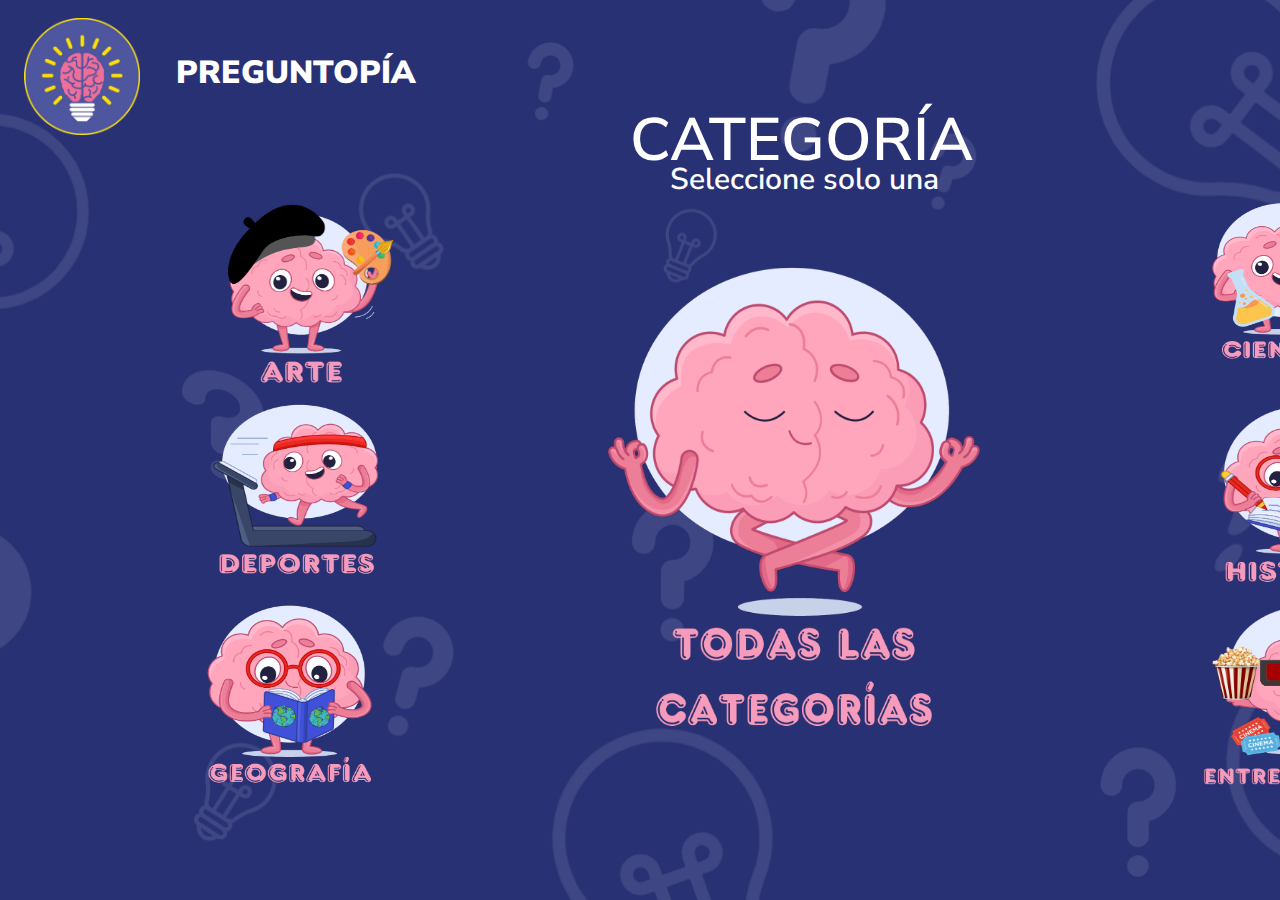
==== commit 2eba2c1c: "Merge branch 'main' of https://github.com/MassimoLarger/Projecto_Integrador" ====
--- a/Juego.html
+++ b/Juego.html
@@ -237,7 +237,7 @@
             </div>
             <div id="category">
                <p class="text11">CATEGORÍA</p>
-                <p class="text10">Seleccione su categoría:</p>
+                <p class="text10">Seleccione solo una</p>
                 <img class="image1" data-value="preguntas_artes" src="./css/assets/arte.png" onclick="irAPagina()"/>
                 <img class="image2" data-value="preguntas_ciencias" src="./css/assets/ciencia.png" onclick="irAPagina()"/>
                 <img class="image3" data-value="preguntas_deportes" src="./css/assets/deporte.png" onclick="irAPagina()"/>
--- a/css/styles/Estilo_Pc.css
+++ b/css/styles/Estilo_Pc.css
@@ -250,76 +250,60 @@
   white-space: nowrap;
 }
 .bienvenida-MBp .image1 {
-  width: 22rem;
-  height: 26rem;
-  position: absolute;
-  left: 40rem;
+  width: 20.5rem;
+  height: 19.1rem;
+  position: absolute;
+  left: 20rem;
   top: 20rem;
-  object-fit: cover;
-  vertical-align: top;
 }
 .bienvenida-MBp .image2 {
-  width: 20rem;
-  height: 24rem;
-  position: absolute;
-  left: 41rem;
-  top: 48rem;
-  object-fit: cover;
-  vertical-align: top;
+  width: 17.5rem;
+  height: 16.5rem;
+  position: absolute;
+  left: 120rem;
+  top: 20rem;
 }
 .bienvenida-MBp .image3 {
-  width: 22rem;
-  height: 26rem;
-  position: absolute;
-  left: 68rem;
-  top: 19.5rem;
-  object-fit: cover;
-  vertical-align: top;
+  width: 19.3rem;
+  height: 17.8rem;
+  position: absolute;
+  left: 20rem;
+  top: 40rem;
 }
 .bienvenida-MBp .image4 {
-  width: 22rem;
-  height: 24rem;
-  position: absolute;
-  left: 68rem;
-  top: 47.5rem;
-  object-fit: cover;
-  vertical-align: top;
+  width: 20.5rem;
+  height: 19.1rem;
+  position: absolute;
+  left: 120rem;
+  top: 60rem;
 }
 .bienvenida-MBp .image5 {
-  width: 22rem;
-  height: 26rem;
-  position: absolute;
-  left: 98rem;
-  top: 19.5rem;
-  object-fit: cover;
-  vertical-align: top;
+  width: 17.9rem;
+  height: 18.7rem;
+  position: absolute;
+  left: 20rem;
+  top: 60rem;
 }
 .bienvenida-MBp .image6 {
-  width: 22rem;
-  height: 26rem;
-  position: absolute;
-  left: 98rem;
-  top: 46rem;
-  object-fit: cover;
-  vertical-align: top;
+  width: 20.5rem;
+  height: 19.1rem;
+  position: absolute;
+  left: 120rem;
+  top: 40rem;
 }
 .bienvenida-MBp .image7 {
-  width: 36rem;
-  height: 44rem;
-  position: absolute;
-  left: 2rem;
-  top: 22rem;
-  object-fit: cover;
-  vertical-align: top;
+  width: 38.8rem;
+  height: 49rem;
+  position: absolute;
+  left: 60rem;
+  top: 25rem;
 }
 .bienvenida-MBp .image8 {
-  width: 50rem;
-  height: 50rem;
+  width: 20.5rem;
+  height: 19.1rem;
   position: absolute;
   left: 95rem;
   top: 10rem;
-  object-fit: cover;
-  vertical-align: top;
 }
 .bienvenida-MBp .image9 {
   width: 55rem;
@@ -463,28 +447,29 @@
   z-index: 1;
 }
 .bienvenida-MBp .text11 {
-  width: 35.9rem;
+  width: 44.9rem;
   height: 5.5rem;
   position: absolute;
-  left: 61rem;
+  left: 63rem;
   top: 10rem;
-  font-size: 4rem;
-  font-weight: 600;
-  line-height: 1.3625;
-  color: #f06f9a;
-  font-family: Nunito Sans, 'Source Sans Pro';
-  white-space: nowrap;
-}
+  font-size: 6rem;
+  font-weight: 600;
+  line-height: 1.3625;
+  color: #ffffff;
+  font-family: Nunito Sans, 'Source Sans Pro';
+  white-space: nowrap;
+}
+
 .bienvenida-MBp .text10 {
   width: 35.9rem;
   height: 5.5rem;
   position: absolute;
-  left: 56rem;
-  top: 15rem;
+  left: 67rem;
+  top: 16rem;
   font-size: 3rem;
   font-weight: 600;
   line-height: 1.3625;
-  color: #f06f9a;
+  color: #ffffff;
   font-family: Nunito Sans, 'Source Sans Pro';
   white-space: nowrap;
 }
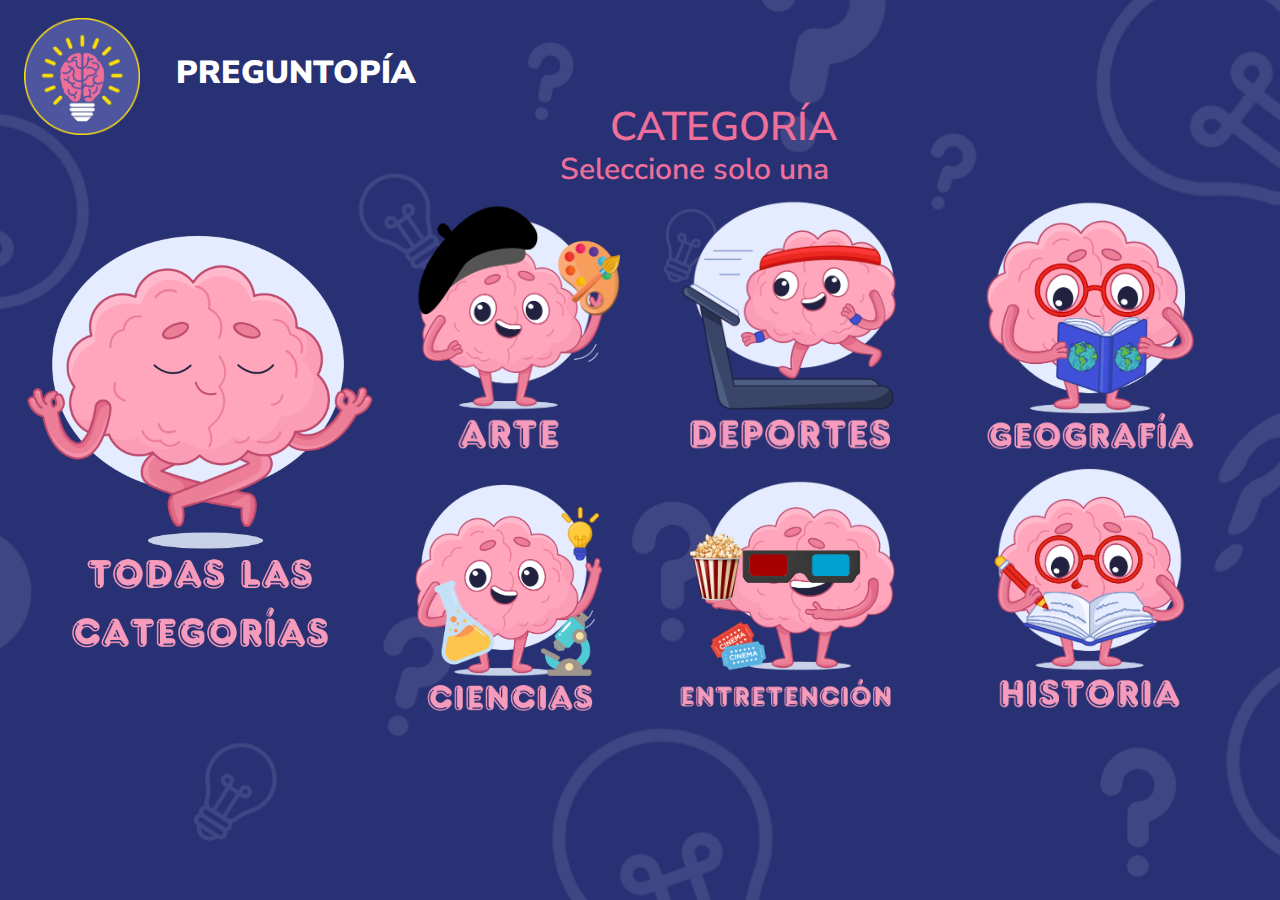
==== commit 04854f62: "Actualizacion" ====
--- a/Juego.html
+++ b/Juego.html
@@ -116,22 +116,31 @@
             </div>
         </div>
         <div id="fin-juego-movil" style="display: none;">
-            <p class="text6">¡Juego Terminado!</p>
-            <div class="image9">
-            </div>
-            <div class="puntaje-DFp">
-              <p class="puntos-ganados">Puntos ganados en este juego</p>
-              <p class="text8"><span id="puntuacionResultado_movil"></span></p>
-            </div>
-            <div class="ganador">
-              <div class="rectangle-3">
-              </div>
-              <div class="nombre-text">Nombre</div>
-              <div class="ganador-text"><span id="nombreResultado_movil"></span></div>
-              <p class="text9">Vidas Restantes: <span id="vidasResultado_movil"></span></p>
-            </div>
-            <button class="buttonback"onclick="volverAPaginamovil()">Volver al Inicio</button>
-            <button class="button"onclick="volverAJugarmovil()">Volver a Jugar</button>
+            <div class="rectangle-white"></div>
+            <div class="rectangle-yellow"></div>
+            <img class="image-House" src="./css/assets_movil/image-Inicio.png"/>
+            <img class="image-calender" src="./css/assets_movil/image-8.png"/>
+            <img class="logo" src="./css/assets_movil/logo.png"/>
+            <div class="oval-uDL"></div>
+            <img class="image-brain" src="./css/assets_movil/image-14.png"/>
+            <img class="image-3line" src="./css/assets_movil/image-16.png"/>
+            <img class="image-bell" src="./css/assets_movil/image-7.png"/>
+            <img class="image-config" src="./css/assets_movil/image-15.png"/>
+            <p class="final">¡Juego Terminado!</p>
+            <img class="image-win" src="./css/assets_movil/CerebroWin.png"/>
+            <div class="puntaje-movil">
+              <p class="puntos-ganados-movil">Puntos ganados en este juego</p>
+              <p class="puntos"><span id="puntuacionResultado-movil"></span></p>
+            </div>
+            <div class="ganador-movil">
+              <div class="rectangle-movil">
+              </div>
+              <div class="nombre-movil-text">Nombre</div>
+              <div class="ganador-movil-text"><span id="nombreResultado-movil"></span></div>
+              <p class="vidas">Vidas Restantes: <span id="vidasResultado-movil"></span></p>
+            </div>
+            <button class="buttonback-movil"onclick="CambiarCategoria()">Elegir Categoria</button>
+            <button class="button-movil"onclick="volverAJugarmovil()">Volver a Jugar</button>
           </div>
         </div>
     </main>
@@ -200,10 +209,11 @@
       }
     </script>
     <script>
-      function volverAPaginamovil() {
+      function CambiarCategoria() {
         // Restablecer vidas y puntuación
-        vidas = 5;
-        puntuacion = 0;
+        vidas_movil = 5;
+        puntuacion_movil = 0;
+        juegoFinalizado_movil = false;
 
         // Actualizar la información del juego en pantalla
         actualizarInfoJuegoMovil();
@@ -216,15 +226,19 @@
   <script>
     function volverAJugarmovil() {
       // Restablecer vidas y puntuación
-      vidas = 5;
-      puntuacion = 0;
+      vidas_movil = 5;
+      puntuacion_movil = 0;
+      juegoFinalizado_movil = false;
 
       // Actualizar la información del juego en pantalla
       actualizarInfoJuegoMovil();
-
-      // Ocultar contenedor de resultados del juego
-      document.getElementById('main').style.display = 'block';
+      cargarPreguntasMovil();
+
+      // Reiniciar el temporizador del reloj
+      reiniciarRelojMovil();
+
       document.getElementById('fin-juego-movil').style.display = 'none';
+      document.getElementById('trivia-container-movil').style.display = 'block';
     }
   </script>
 
@@ -312,6 +326,7 @@
               // Restablecer vidas y puntuación
               vidas = 5;
               puntuacion = 0;
+              juegoFinalizado = false;
   
               // Actualizar la información del juego en pantalla
               actualizarInfoJuego();
@@ -326,12 +341,14 @@
               // Restablecer vidas y puntuación
               vidas = 5;
               puntuacion = 0;
-  
+              juegoFinalizado = false;
+
               // Actualizar la información del juego en pantalla
               actualizarInfoJuego();
+              cargarPreguntas();
   
               // Ocultar contenedor de resultados del juego
-              document.getElementById('form-container').style.display = 'block';
+              document.getElementById('trivia-container').style.display = 'block';
               document.getElementById('fin-juego').style.display = 'none';
             }
         </script>
--- a/css/styles/Estilo_Pc.css
+++ b/css/styles/Estilo_Pc.css
@@ -250,60 +250,76 @@
   white-space: nowrap;
 }
 .bienvenida-MBp .image1 {
-  width: 20.5rem;
-  height: 19.1rem;
-  position: absolute;
-  left: 20rem;
+  width: 22rem;
+  height: 26rem;
+  position: absolute;
+  left: 40rem;
   top: 20rem;
+  object-fit: cover;
+  vertical-align: top;
 }
 .bienvenida-MBp .image2 {
-  width: 17.5rem;
-  height: 16.5rem;
-  position: absolute;
-  left: 120rem;
-  top: 20rem;
+  width: 20rem;
+  height: 24rem;
+  position: absolute;
+  left: 41rem;
+  top: 48rem;
+  object-fit: cover;
+  vertical-align: top;
 }
 .bienvenida-MBp .image3 {
-  width: 19.3rem;
-  height: 17.8rem;
-  position: absolute;
-  left: 20rem;
-  top: 40rem;
+  width: 22rem;
+  height: 26rem;
+  position: absolute;
+  left: 68rem;
+  top: 19.5rem;
+  object-fit: cover;
+  vertical-align: top;
 }
 .bienvenida-MBp .image4 {
-  width: 20.5rem;
-  height: 19.1rem;
-  position: absolute;
-  left: 120rem;
-  top: 60rem;
+  width: 22rem;
+  height: 24rem;
+  position: absolute;
+  left: 68rem;
+  top: 47.5rem;
+  object-fit: cover;
+  vertical-align: top;
 }
 .bienvenida-MBp .image5 {
-  width: 17.9rem;
-  height: 18.7rem;
-  position: absolute;
-  left: 20rem;
-  top: 60rem;
+  width: 22rem;
+  height: 26rem;
+  position: absolute;
+  left: 98rem;
+  top: 19.5rem;
+  object-fit: cover;
+  vertical-align: top;
 }
 .bienvenida-MBp .image6 {
-  width: 20.5rem;
-  height: 19.1rem;
-  position: absolute;
-  left: 120rem;
-  top: 40rem;
+  width: 22rem;
+  height: 26rem;
+  position: absolute;
+  left: 98rem;
+  top: 46rem;
+  object-fit: cover;
+  vertical-align: top;
 }
 .bienvenida-MBp .image7 {
-  width: 38.8rem;
-  height: 49rem;
-  position: absolute;
-  left: 60rem;
-  top: 25rem;
+  width: 36rem;
+  height: 44rem;
+  position: absolute;
+  left: 2rem;
+  top: 22rem;
+  object-fit: cover;
+  vertical-align: top;
 }
 .bienvenida-MBp .image8 {
-  width: 20.5rem;
-  height: 19.1rem;
+  width: 50rem;
+  height: 50rem;
   position: absolute;
   left: 95rem;
   top: 10rem;
+  object-fit: cover;
+  vertical-align: top;
 }
 .bienvenida-MBp .image9 {
   width: 55rem;
@@ -447,29 +463,28 @@
   z-index: 1;
 }
 .bienvenida-MBp .text11 {
-  width: 44.9rem;
+  width: 35.9rem;
   height: 5.5rem;
   position: absolute;
-  left: 63rem;
+  left: 61rem;
   top: 10rem;
-  font-size: 6rem;
-  font-weight: 600;
-  line-height: 1.3625;
-  color: #ffffff;
-  font-family: Nunito Sans, 'Source Sans Pro';
-  white-space: nowrap;
-}
-
+  font-size: 4rem;
+  font-weight: 600;
+  line-height: 1.3625;
+  color: #f06f9a;
+  font-family: Nunito Sans, 'Source Sans Pro';
+  white-space: nowrap;
+}
 .bienvenida-MBp .text10 {
   width: 35.9rem;
   height: 5.5rem;
   position: absolute;
-  left: 67rem;
-  top: 16rem;
+  left: 56rem;
+  top: 15rem;
   font-size: 3rem;
   font-weight: 600;
   line-height: 1.3625;
-  color: #ffffff;
+  color: #f06f9a;
   font-family: Nunito Sans, 'Source Sans Pro';
   white-space: nowrap;
 }
@@ -547,7 +562,7 @@
 .bienvenida-MBp .table-container .table .th, .bienvenida-MBp .table-container .table .td {
   color: #ffffff;
   text-align: center;
-  border: 1px solid #ffffff; /* Establece el color de las líneas internas de la tabla */
+  border: 1px solid #ffffff;
 }
 .bienvenida-MBp .table-container .table tbody tr:nth-child(odd) {
   background-color: #646cb0; /* Color para filas impares del tbody */
@@ -555,7 +570,7 @@
 }
 .bienvenida-MBp .table-container .table tbody tr:nth-child(even) {
   background-color: #858dd1; /* Color para filas pares del tbody */
-  border: 1px solid #ffffff;
+  border: 1px solid #ffffff; 
 }
 .bienvenida-MBp .puntaje-DFp {
   width: 33.9rem;
--- a/css/styles/Estilo_Telefono.css
+++ b/css/styles/Estilo_Telefono.css
@@ -346,31 +346,6 @@
   font-family: Inter, 'Source Sans Pro';
   white-space: nowrap;
 }
-.bienvenida-Movil .iniciar-juego {
-  width: 23rem;
-  height: 5rem;
-  position: absolute;
-  left: 9rem;
-  top: 34.5rem;
-  display: flex;
-  align-items: center;
-  justify-content: center;
-  font-size: 2.5rem;
-  font-weight: 800;
-  line-height: 1.3625;
-  color: #ffffff;
-  font-family: Nunito Sans, 'Source Sans Pro';
-  white-space: nowrap;
-  background-color: #ed709a;
-  border-radius: 2rem;
-}
-.bienvenida-Movil .image-brain {
-  width: 3.5rem;
-  height: 3.5rem;
-  position: absolute;
-  left: 32rem;
-  top: 85rem;
-}
 .bienvenida-Movil .image-3line {
   width: 3rem;
   height: 3rem;
@@ -397,6 +372,31 @@
   top: 2.8rem;
   object-fit: cover;
   vertical-align: top;
+}
+.bienvenida-Movil .image-brain {
+  width: 3.5rem;
+  height: 3.5rem;
+  position: absolute;
+  left: 32rem;
+  top: 85rem;
+}
+.bienvenida-Movil .iniciar-juego {
+  width: 23rem;
+  height: 5rem;
+  position: absolute;
+  left: 9rem;
+  top: 34.5rem;
+  display: flex;
+  align-items: center;
+  justify-content: center;
+  font-size: 2.5rem;
+  font-weight: 800;
+  line-height: 1.3625;
+  color: #ffffff;
+  font-family: Nunito Sans, 'Source Sans Pro';
+  white-space: nowrap;
+  background-color: #ed709a;
+  border-radius: 2rem;
 }
 .bienvenida-Movil .rectangle-grey {
   width: 39rem;
@@ -596,10 +596,10 @@
 }
 .bienvenida-Movil .image-movil7 {
   width: 22rem;
-  height: 30rem;
+  height: 34rem;
   position: absolute;
   left: 10rem;
-  top: 5rem;
+  top: 4rem;
 }
 .bienvenida-Movil .text-movil1 {
   position: absolute;
@@ -701,33 +701,305 @@
   flex-shrink: 0;
 }
 .bienvenida-Movil .block .points{
+  width: 8.9rem;
+  height: 1.7rem;
+  position: absolute;
+  left: 2rem;
+  top: 13.5rem;
+  text-align: center;
+  font-size: 1.6rem;
+  font-weight: 600;
+  line-height: 1.3625;
+  color: #ffffff;
+  font-family: Nunito Sans, 'Source Sans Pro';
+  white-space: nowrap;
 }
 .bienvenida-Movil .block .life{
+  width: 4.4rem;
+  height: 1.7rem;
+  position: absolute;
+  left: 32rem;
+  top: 13.5rem;
+  text-align: center;
+  font-size: 1.6rem;
+  font-weight: 600;
+  line-height: 1.3625;
+  color: #ffffff;
+  font-family: Nunito Sans, 'Source Sans Pro';
+  white-space: nowrap;
 }
 .bienvenida-Movil .block .reloj-movil{
   align-items: center;
   background-color:#ffb600;
+  border-radius: 1.8rem;
+  color:#1e1e1e;
+  display: flex;
+  font-family: Nunito Sans, 'Source Sans Pro';
+  font-size: 1.4rem;
+  font-weight: 800;
+  width: 9.4rem;
+  height: 3.7rem;
+  justify-content: center;
+  line-height: 1.3625;
+  position: absolute;
+  left: 31rem;
+  top: 4rem;
+  white-space: nowrap;
+}
+/* Estilo para el primer botón */
+.button-movil1 {
+  width: 38rem;
+  height: 6rem;
+  position: absolute;
+  left: 2rem;
+  top: 18em;
+  display: flex;
+  align-items: center;
+  justify-content: center;
+  font-size: 2.5rem;
+  font-weight: 800;
+  line-height: 1.3625;
+  color: #ffffff;
+  font-family: Nunito Sans, 'Source Sans Pro';
+  white-space: nowrap;
+  background-color: #ed709a;
+  border-radius: 2rem;
+}
+/* Estilo para el segundo botón */
+.button-movil2 {
+  width: 38rem;
+  height: 6rem;
+  position: absolute;
+  left: 2rem;
+  top: 22em;
+  display: flex;
+  align-items: center;
+  justify-content: center;
+  font-size: 2.5rem;
+  font-weight: 800;
+  line-height: 1.3625;
+  color: #ffffff;
+  font-family: Nunito Sans, 'Source Sans Pro';
+  white-space: nowrap;
+  background-color: #ed709a;
+  border-radius: 2rem;
+}
+/* Estilo para el tercer botón */
+.button-movil3 {
+  width: 38rem;
+  height: 6rem;
+  position: absolute;
+  left: 2rem;
+  top: 26em;
+  display: flex;
+  align-items: center;
+  justify-content: center;
+  font-size: 2.5rem;
+  font-weight: 800;
+  line-height: 1.3625;
+  color: #ffffff;
+  font-family: Nunito Sans, 'Source Sans Pro';
+  white-space: nowrap;
+  background-color: #ed709a;
+  border-radius: 2rem;
+}
+/* Estilo para el cuarto botón */
+.button-movil4 {
+  width: 38rem;
+  height: 6rem;
+  position: absolute;
+  left: 2rem;
+  top: 30em;
+  display: flex;
+  align-items: center;
+  justify-content: center;
+  font-size: 2.5rem;
+  font-weight: 800;
+  line-height: 1.3625;
+  color: #ffffff;
+  font-family: Nunito Sans, 'Source Sans Pro';
+  white-space: nowrap;
+  background-color: #ed709a;
+  border-radius: 2rem;
+}
+.bienvenida-Movil .block .image-category-movil{
+  width: 7rem;
+  height: 12rem;
+  position: absolute;
+  left: 3rem;
+  top: 0rem;
+}
+.bienvenida-Movil .question{
+  position: absolute;
+  left: 1.5rem;
+  top: 17rem;
+  max-width: 38rem;
+  text-align: center;
+  font-size: 3rem;
+  font-weight: 600;
+  line-height: 1.3625;
+  color: #ffffff;
+  font-family: Nunito Sans, 'Source Sans Pro';
+  flex-shrink: 0;
+}
+.bienvenida-Movil .final{
+  position: absolute;
+  left: 7rem;
+  top: 12rem;
+  text-align: center;
+  font-size: 3.2rem;
+  font-weight: 800;
+  line-height: 1.3625;
+  color: #000000;
+  font-family: Nunito Sans, 'Source Sans Pro';
+  white-space: nowrap;
+  flex-shrink: 0;
+}
+.bienvenida-Movil .image-win {
+  width: 20rem;
+  height: 25rem;
+  position: absolute;
+  left: 1rem;
+  top: 60rem;
+}
+.bienvenida-Movil .puntaje-movil {
+  width: 27.5rem;
+  height: 27rem;
+  position: absolute;
+  left: 7rem;
+  top: 17rem;
+  background-size: cover;
+  background-repeat: no-repeat;
+  background-position: center;
+  background-image: url('../assets_movil/ellipse-7.png');
+}
+.bienvenida-Movil .puntaje-movil .puntos-ganados-movil {
+  width: 13.2rem;
+  height: 10.3rem;
+  position: absolute;
+  left: 7rem;
+  top: 11rem;
+  text-align: center;
+  font-size: 2.5rem;
+  font-weight: 600;
+  line-height: 1.3625;
+  color: #ffffff;
+  font-family: Nunito Sans, 'Source Sans Pro';
+}
+.bienvenida-Movil .puntaje-movil .puntos {
+  width: 9rem;
+  height: 6.9rem;
+  position: absolute;
+  left: 9rem;
+  top: 4rem;
+  text-align: center;
+  font-size: 5rem;
+  font-weight: 600;
+  line-height: 1.3625;
+  color: #ffffff;
+  font-family: Nunito Sans, 'Source Sans Pro';
+  white-space: nowrap;
+}
+.bienvenida-Movil .ganador-movil {
+  width: 47.5rem;
+  height: 9.1rem;
+  position: relative;
+  border-radius: 2.5rem;
+}
+.bienvenida-Movil .ganador-movil .rectangle-movil {
+  width: 35rem;
+  height: 16rem;
+  position: absolute;
+  left: 3.5rem;
+  top: 46rem;
+  border: solid 0.4rem #c9cbd0;
+  box-sizing: border-box;
+  background-color: #6f7a9a;
+  border-radius: 2.5rem;
+}
+.bienvenida-Movil .ganador-movil .nombre-movil-text {
+  width: 11.4rem;
+  height: 4.1rem;
+  position: absolute;
+  left: 16rem;
+  top: 47rem;
+  display: flex;
+  align-items: center;
+  justify-content: center;
+  font-size: 3rem;
+  font-weight: 800;
+  line-height: 1.3625;
+  color: #ffffff;
+  font-family: Nunito Sans, 'Source Sans Pro';
+  white-space: nowrap;
+}
+.bienvenida-Movil .ganador-movil .ganador-movil-text {
+  width: 15.9rem;
+  height: 4.1rem;
+  position: absolute;
+  left: 13.5rem;
+  top: 51rem;
+  display: flex;
+  align-items: center;
+  justify-content: center;
+  font-size: 3rem;
+  font-weight: 800;
+  line-height: 1.3625;
+  color: #ffc707;
+  font-family: Nunito Sans, 'Source Sans Pro';
+  white-space: nowrap;
+}
+.bienvenida-Movil .ganador-movil .vidas {
+  width: 15.9rem;
+  height: 4.1rem;
+  position: absolute;
+  left: 13.5rem;
+  top: 55rem;
+  display: flex;
+  align-items: center;
+  justify-content: center;
+  font-size: 3rem;
+  font-weight: 800;
+  line-height: 1.3625;
+  color: #ffc707;
+  font-family: Nunito Sans, 'Source Sans Pro';
+  white-space: nowrap;
+}
+.bienvenida-Movil .button-movil {
+  width: 20rem;
+  height: 5rem;
+  position: absolute;
+  left: 21rem;
+  top: 67rem;
+  display: flex;
+  align-items: center;
+  justify-content: center;
+  font-size: 2.1rem;
+  font-weight: 600;
+  line-height: 1.3625;
+  color: #ffffff;
+  font-family: Nunito Sans, 'Source Sans Pro';
+  white-space: nowrap;
+  background-color: #ed709a;
   border-radius: 5rem;
-  color:#1e1e1e;
-  display: flex;
-  font-family: 
-  Nunito Sans, 'Source Sans Pro';
+  cursor: pointer;
+}
+.bienvenida-Movil .buttonback-movil {
+  width: 20rem;
+  height: 5rem;
+  position: absolute;
+  left: 21rem;
+  top: 75rem;
+  display: flex;
+  align-items: center;
+  justify-content: center;
   font-size: 2.1rem;
-  font-weight: 800;
-  height: 6.5rem;
-  justify-content: center;
-  left: 123.5rem;
-  line-height: 1.3625;
-  position: absolute;
-  top: 7rem;
-  white-space: nowrap;
-  width: 19.7rem;
-}
-.bienvenida-Movil .block .image-category-movil{
-}
-.bienvenida-Movil .block .options-movil{
-}
-.bienvenida-Movil .block .respuesta-movil{
-}
-.bienvenida-Movil .question{
+  font-weight: 600;
+  line-height: 1.3625;
+  color: #ffffff;
+  font-family: Nunito Sans, 'Source Sans Pro';
+  white-space: nowrap;
+  background-color: #ed709a;
+  border-radius: 5rem;
+  cursor: pointer;
 }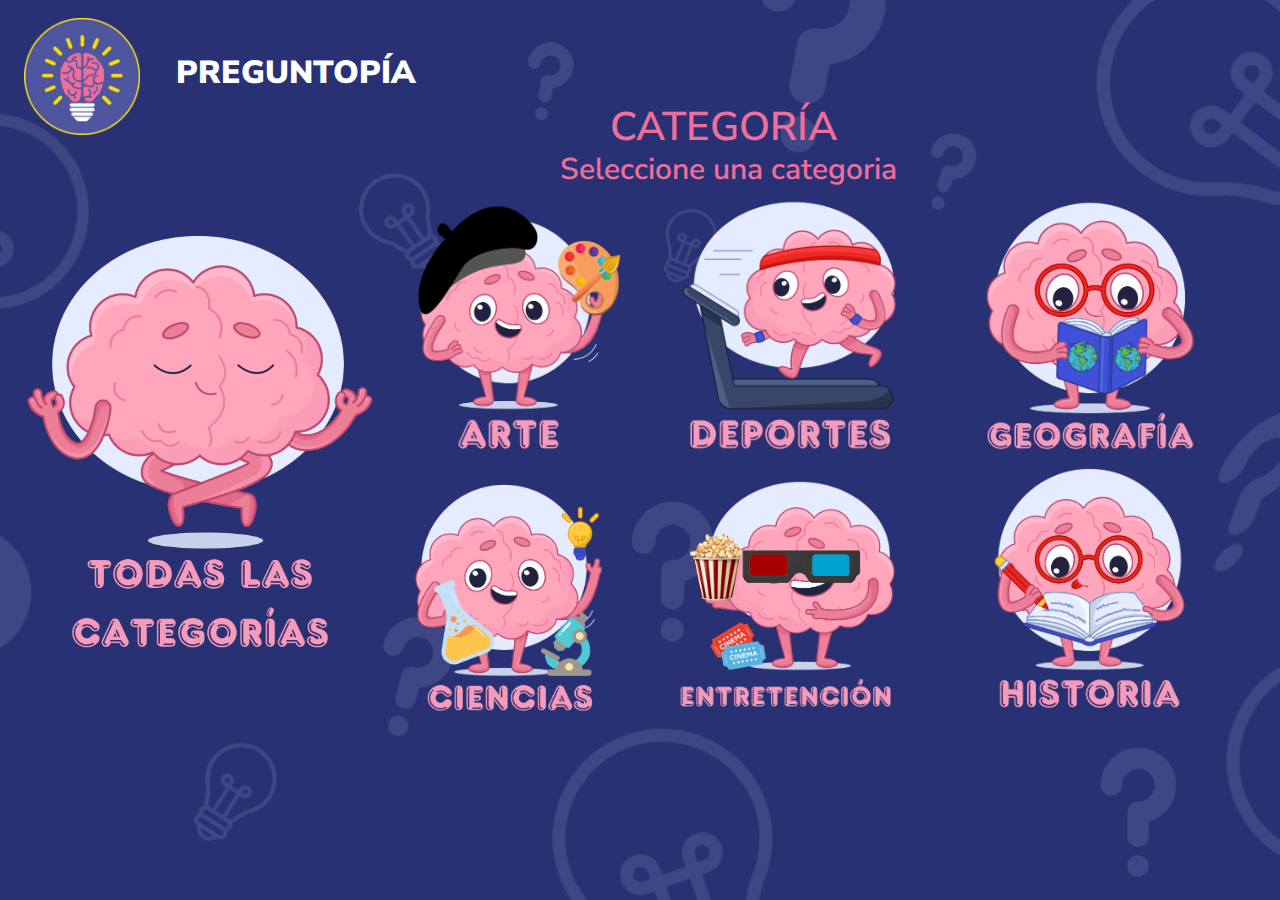
==== commit b83b87ce: "Actualizacion" ====
--- a/Juego.html
+++ b/Juego.html
@@ -251,7 +251,7 @@
             </div>
             <div id="category">
                <p class="text11">CATEGORÍA</p>
-                <p class="text10">Seleccione solo una</p>
+                <p class="text10">Seleccione una categoria</p>
                 <img class="image1" data-value="preguntas_artes" src="./css/assets/arte.png" onclick="irAPagina()"/>
                 <img class="image2" data-value="preguntas_ciencias" src="./css/assets/ciencia.png" onclick="irAPagina()"/>
                 <img class="image3" data-value="preguntas_deportes" src="./css/assets/deporte.png" onclick="irAPagina()"/>
